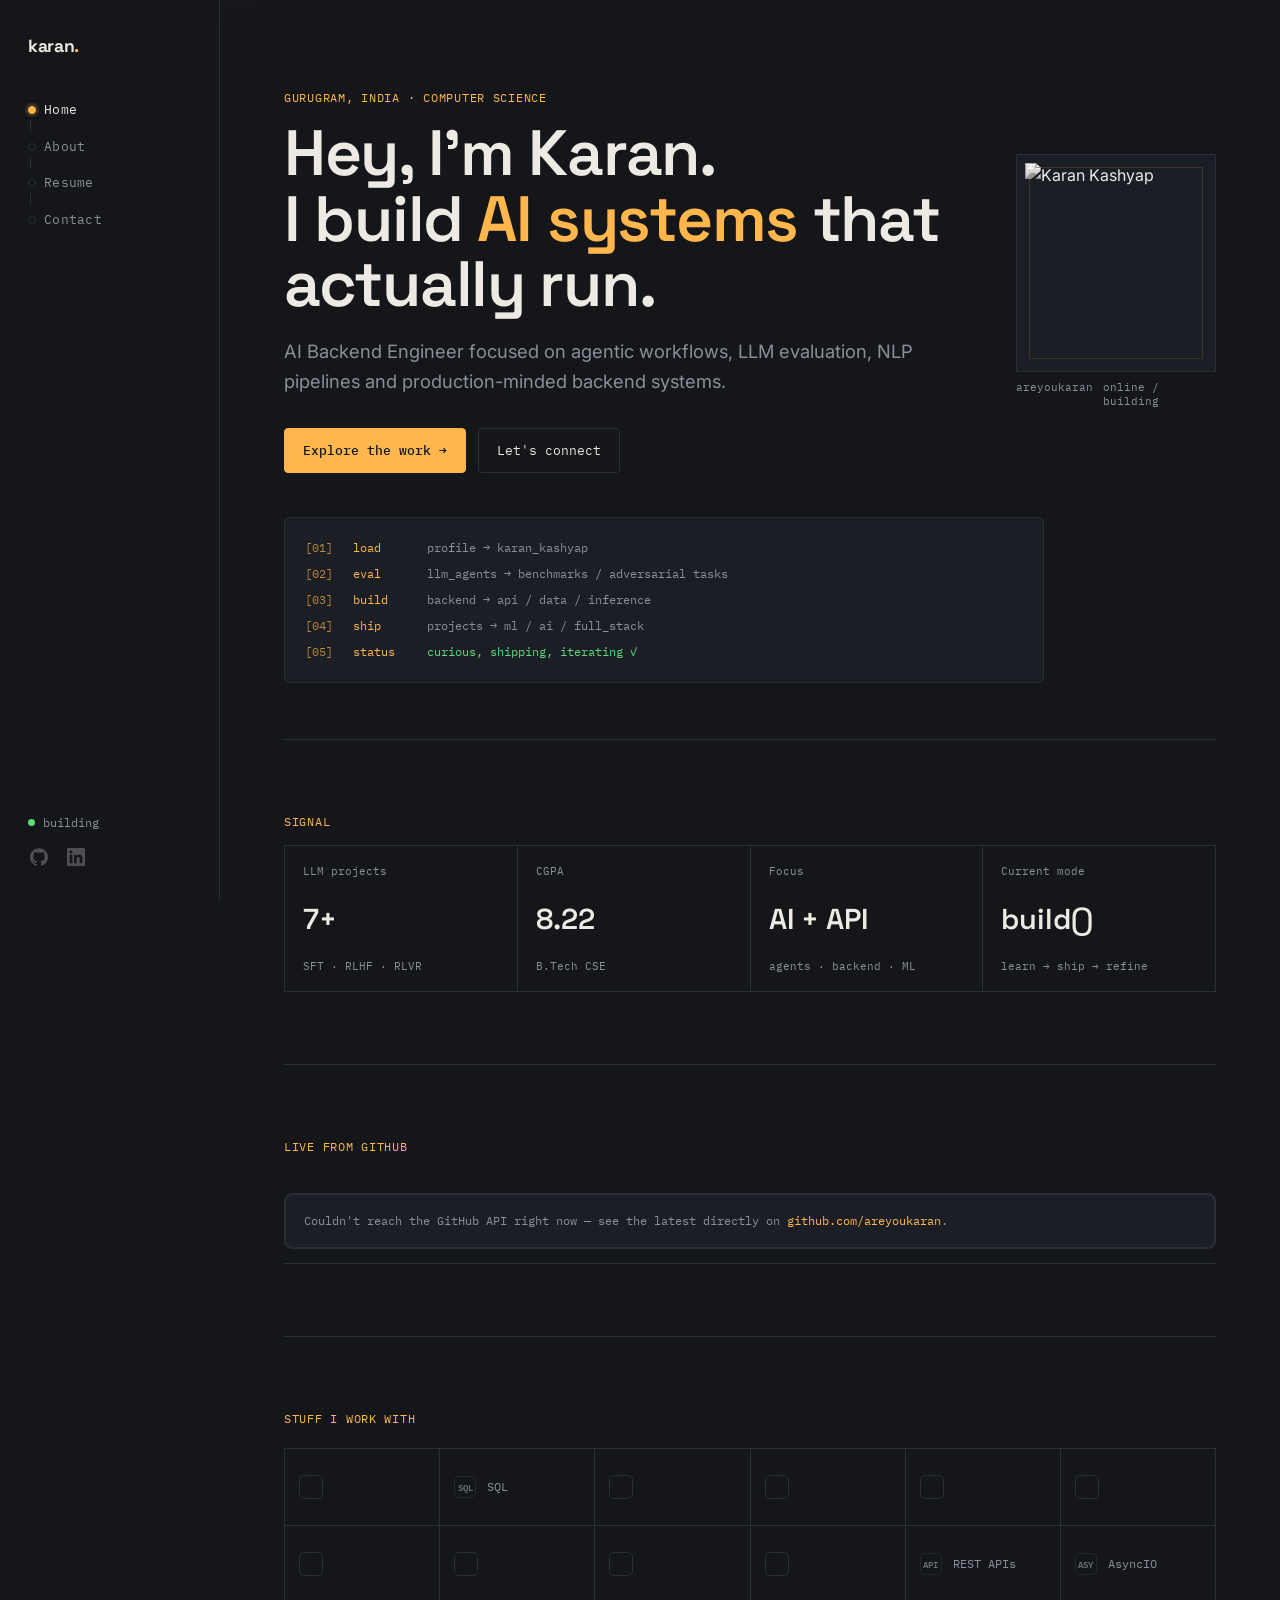
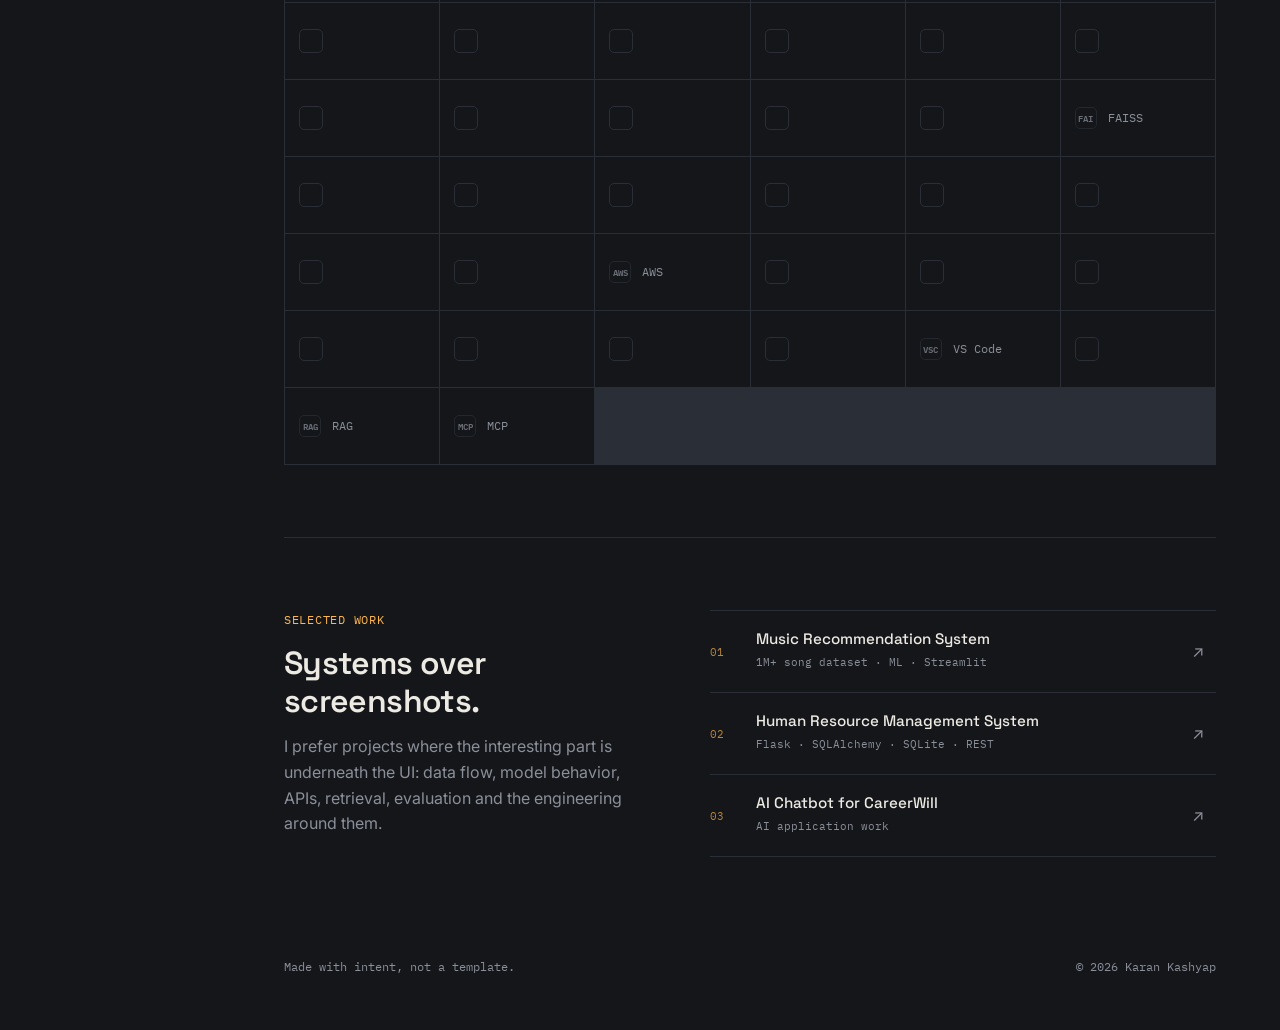
==== index.html @ 1171973c "fix: improve mobile portfolio layout" ====
<!DOCTYPE html>
<html lang="en">
<head>
<meta charset="UTF-8">
<meta name="viewport" content="width=device-width, initial-scale=1">
<title>Karan Kashyap - AI Backend Engineer</title>
<meta name="description" content="Karan Kashyap - AI Backend Engineer building agentic AI systems, LLM evaluation pipelines, and scalable backend infrastructure. B.Tech CSE, Gurugram, India.">
<meta name="author" content="Karan Kashyap">
<link rel="canonical" href="https://karankashyap.me/">

<!-- Open Graph -->
<meta property="og:type" content="website">
<meta property="og:url" content="https://karankashyap.me/">
<meta property="og:title" content="Karan Kashyap - AI Backend Engineer">
<meta property="og:description" content="Karan Kashyap - AI Backend Engineer building agentic AI systems, LLM evaluation pipelines, and scalable backend infrastructure. B.Tech CSE, Gurugram, India.">
<meta property="og:image" content="https://karankashyap.me/assets/og-image.png">
<meta property="og:site_name" content="Karan Kashyap">
<meta property="og:locale" content="en_US">

<!-- Twitter Card -->
<meta name="twitter:card" content="summary_large_image">
<meta name="twitter:url" content="https://karankashyap.me/">
<meta name="twitter:title" content="Karan Kashyap - AI Backend Engineer">
<meta name="twitter:description" content="Karan Kashyap - AI Backend Engineer building agentic AI systems, LLM evaluation pipelines, and scalable backend infrastructure. B.Tech CSE, Gurugram, India.">
<meta name="twitter:image" content="https://karankashyap.me/assets/og-image.png">

<link rel="icon" type="image/x-icon" href="assets/favicon.ico">
<link rel="manifest" href="/site.webmanifest">
<meta name="theme-color" content="#14161a">

<link rel="stylesheet" href="css/style.css?v=2">
<script type="application/ld+json">
{
  "@context": "https://schema.org",
  "@type": "Person",
  "name": "Karan Kashyap",
  "url": "https://karankashyap.me/",
  "image": "https://karankashyap.me/assets/og-image.png",
  "jobTitle": "AI Backend Engineer",
  "alumniOf": {
    "@type": "CollegeOrUniversity",
    "name": "K.R. Mangalam University"
  },
  "address": {
    "@type": "PostalAddress",
    "addressLocality": "Gurugram",
    "addressRegion": "Haryana",
    "addressCountry": "IN"
  },
  "sameAs": [
    "https://github.com/areyoukaran",
    "https://linkedin.com/in/areyoukaran",
    "https://leetcode.com/areyoukaran"
  ]
}
</script>
</head>
<body>
<div class="topbar">
  <a href="index.html" class="nav-mark">karan<span>.</span></a>
  <div class="topbar-links">
    <a href="index.html" class="active">Home</a>
    <a href="about.html" >About</a>
    <a href="resume.html" >Resume</a>
    <a href="contact.html" >Contact</a>
  </div>
</div>

<nav class="nav">
  <div class="nav-top">
    <a href="index.html" class="nav-mark">karan<span>.</span></a>
    <ul class="nav-links">
      <li><a href="index.html" class="active">Home</a></li>
      <li><a href="about.html" >About</a></li>
      <li><a href="resume.html" >Resume</a></li>
      <li><a href="contact.html" >Contact</a></li>
    </ul>
  </div>
  <div class="nav-bottom">
    <div class="status"><span class="status-dot"></span> building</div>
    <div class="nav-social" aria-label="Social profiles">
      <a href="https://github.com/areyoukaran" target="_blank" rel="noopener" aria-label="GitHub">
        <span class="gh-glyph"><svg viewBox="0 0 24 24" width="18" height="18"><path d="M12 .297c-6.63 0-12 5.373-12 12 0 5.303 3.438 9.8 8.205 11.385.6.113.82-.258.82-.577 0-.285-.01-1.04-.015-2.04-3.338.724-4.042-1.61-4.042-1.61-.546-1.385-1.333-1.755-1.333-1.755-1.089-.744.084-.729.084-.729 1.205.084 1.84 1.236 1.84 1.236 1.07 1.835 2.807 1.305 3.492.998.108-.776.417-1.305.76-1.605-2.665-.303-5.466-1.334-5.466-5.93 0-1.31.465-2.38 1.235-3.22-.135-.303-.54-1.523.105-3.176 0 0 1.005-.322 3.3 1.23.96-.267 1.98-.399 3-.405 1.02.006 2.04.138 3 .405 2.28-1.552 3.285-1.23 3.285-1.23.645 1.653.24 2.873.12 3.176.765.84 1.23 1.91 1.23 3.22 0 4.61-2.805 5.625-5.475 5.92.42.36.81 1.096.81 2.22 0 1.606-.015 2.896-.015 3.286 0 .315.21.69.825.57C20.565 22.092 24 17.592 24 12.297c0-6.627-5.373-12-12-12"/></svg></span>
      </a>
      <a href="https://linkedin.com/in/areyoukaran" target="_blank" rel="noopener" aria-label="LinkedIn">
        <span class="li-glyph"><svg viewBox="0 0 24 24"><path d="M20.447 20.452h-3.554v-5.569c0-1.328-.027-3.037-1.852-3.037-1.853 0-2.136 1.445-2.136 2.939v5.667H9.351V9h3.414v1.561h.046c.477-.9 1.637-1.85 3.37-1.85 3.601 0 4.267 2.37 4.267 5.455v6.286zM5.337 7.433c-1.144 0-2.063-.926-2.063-2.065 0-1.138.92-2.063 2.063-2.063 1.14 0 2.064.925 2.064 2.063 0 1.139-.925 2.065-2.064 2.065zm1.782 13.019H3.555V9h3.564v11.452zM22.225 0H1.771C.792 0 0 .774 0 1.729v20.542C0 23.227.792 24 1.771 24h20.451C23.2 24 24 23.227 24 22.271V1.729C24 .774 23.2 0 22.222 0h.003z"/></svg></span>
      </a>
      <a href="https://leetcode.com/areyoukaran" target="_blank" rel="noopener" aria-label="LeetCode">
        <img src="https://cdn.simpleicons.org/leetcode" alt="" width="18" height="18" onerror="this.style.opacity=0">
      </a>
    </div>
  </div>
</nav>
<main class="main">
  <section class="hero">
    <div class="hero-layout">
      <div class="hero-copy">
        <span class="eyebrow">Gurugram, India · Computer Science</span>
        <h1>Hey, I'm Karan.<br>I build <span class="accent">AI systems</span> that actually run.</h1>
        <p class="tagline">AI Backend Engineer focused on agentic workflows, LLM evaluation, NLP pipelines and production-minded backend systems.</p>
        <div class="btn-row">
          <a href="resume.html" class="btn btn-primary">Explore the work →</a>
          <a href="contact.html" class="btn btn-ghost">Let's connect</a>
        </div>
      </div>
      <div class="hero-avatar">
        <div class="avatar-frame">
          <img src="https://github.com/areyoukaran.png" alt="Karan Kashyap" width="200" height="200" loading="eager" fetchpriority="high">
        </div>
        <div class="avatar-caption"><span>areyoukaran</span><span>online / building</span></div>
      </div>
    </div>

    <div class="trace" aria-label="Engineering activity log">
      <div class="trace-line"><span class="idx">[01]</span><span class="verb">load</span><span>profile → karan_kashyap</span></div>
      <div class="trace-line"><span class="idx">[02]</span><span class="verb">eval</span><span>llm_agents → benchmarks / adversarial tasks</span></div>
      <div class="trace-line"><span class="idx">[03]</span><span class="verb">build</span><span>backend → api / data / inference</span></div>
      <div class="trace-line"><span class="idx">[04]</span><span class="verb">ship</span><span>projects → ml / ai / full_stack</span></div>
      <div class="trace-line"><span class="idx">[05]</span><span class="verb">status</span><span>curious, shipping, iterating ✓</span></div>
    </div>
  </section>

  <section class="section signal-section">
    <span class="eyebrow">Signal</span>
    <div class="signal-grid">
      <div class="signal-card"><span class="signal-k">LLM projects</span><strong>7+</strong><span class="signal-v">SFT · RLHF · RLVR</span></div>
      <div class="signal-card"><span class="signal-k">CGPA</span><strong>8.22</strong><span class="signal-v">B.Tech CSE</span></div>
      <div class="signal-card"><span class="signal-k">Focus</span><strong>AI + API</strong><span class="signal-v">agents · backend · ML</span></div>
      <div class="signal-card"><span class="signal-k">Current mode</span><strong>build()</strong><span class="signal-v">learn → ship → refine</span></div>
    </div>
  </section>

  <section class="section" id="git-pulse">
    <div class="section-head">
      <span class="eyebrow">Live from GitHub</span>
      <span class="pulse-refresh" id="pulseRefresh" title="Data pulled live from the GitHub API">
        <span class="pulse-dot"></span> live
      </span>
    </div>
    <div class="pulse-grid" id="pulseGrid" aria-live="polite">
      <div class="pulse-card skeleton"><span class="pulse-k">Public repos</span><strong>-</strong></div>
      <div class="pulse-card skeleton"><span class="pulse-k">Followers</span><strong>-</strong></div>
      <div class="pulse-card skeleton"><span class="pulse-k">Top language</span><strong>-</strong></div>
      <div class="pulse-card skeleton"><span class="pulse-k">Latest push</span><strong>-</strong></div>
    </div>
    <div class="pulse-repos" id="pulseRepos"></div>
  </section>

  <section class="section">
    <span class="eyebrow">Stuff I work with</span>
    <div class="stack-grid">
      <div class="stack-item" title="Python">
      <img src="https://cdn.simpleicons.org/python" alt="" loading="lazy" onerror="this.closest('.stack-item').classList.add('icon-fallback')">
      <span>Python</span>
    </div>
      <div class="stack-item" title="SQL">
      <span class="badge">SQL</span>
      <span>SQL</span>
    </div>
      <div class="stack-item" title="Bash">
      <img src="https://cdn.simpleicons.org/gnubash" alt="" loading="lazy" onerror="this.closest('.stack-item').classList.add('icon-fallback')">
      <span>Bash</span>
    </div>
      <div class="stack-item" title="FastAPI">
      <img src="https://cdn.simpleicons.org/fastapi" alt="" loading="lazy" onerror="this.closest('.stack-item').classList.add('icon-fallback')">
      <span>FastAPI</span>
    </div>
      <div class="stack-item" title="Flask">
      <img src="https://cdn.simpleicons.org/flask" alt="" loading="lazy" onerror="this.closest('.stack-item').classList.add('icon-fallback')">
      <span>Flask</span>
    </div>
      <div class="stack-item" title="SQLAlchemy">
      <img src="https://cdn.simpleicons.org/sqlalchemy" alt="" loading="lazy" onerror="this.closest('.stack-item').classList.add('icon-fallback')">
      <span>SQLAlchemy</span>
    </div>
      <div class="stack-item" title="HTML">
      <img src="https://cdn.simpleicons.org/html5" alt="" loading="lazy" onerror="this.closest('.stack-item').classList.add('icon-fallback')">
      <span>HTML</span>
    </div>
      <div class="stack-item" title="CSS">
      <img src="https://cdn.simpleicons.org/css" alt="" loading="lazy" onerror="this.closest('.stack-item').classList.add('icon-fallback')">
      <span>CSS</span>
    </div>
      <div class="stack-item" title="JavaScript">
      <img src="https://cdn.simpleicons.org/javascript" alt="" loading="lazy" onerror="this.closest('.stack-item').classList.add('icon-fallback')">
      <span>JavaScript</span>
    </div>
      <div class="stack-item" title="Bootstrap">
      <img src="https://cdn.simpleicons.org/bootstrap" alt="" loading="lazy" onerror="this.closest('.stack-item').classList.add('icon-fallback')">
      <span>Bootstrap</span>
    </div>
      <div class="stack-item" title="REST APIs">
      <span class="badge">API</span>
      <span>REST APIs</span>
    </div>
      <div class="stack-item" title="AsyncIO">
      <span class="badge">ASY</span>
      <span>AsyncIO</span>
    </div>
      <div class="stack-item" title="WebSockets">
      <img src="https://cdn.simpleicons.org/socketdotio" alt="" loading="lazy" onerror="this.closest('.stack-item').classList.add('icon-fallback')">
      <span>WebSockets</span>
    </div>
      <div class="stack-item" title="JWT">
      <img src="https://cdn.simpleicons.org/jsonwebtokens" alt="" loading="lazy" onerror="this.closest('.stack-item').classList.add('icon-fallback')">
      <span>JWT</span>
    </div>
      <div class="stack-item" title="OAuth 2.0">
      <img src="https://cdn.simpleicons.org/auth0" alt="" loading="lazy" onerror="this.closest('.stack-item').classList.add('icon-fallback')">
      <span>OAuth 2.0</span>
    </div>
      <div class="stack-item" title="Pydantic">
      <img src="https://cdn.simpleicons.org/pydantic" alt="" loading="lazy" onerror="this.closest('.stack-item').classList.add('icon-fallback')">
      <span>Pydantic</span>
    </div>
      <div class="stack-item" title="LangChain">
      <img src="https://cdn.simpleicons.org/langchain" alt="" loading="lazy" onerror="this.closest('.stack-item').classList.add('icon-fallback')">
      <span>LangChain</span>
    </div>
      <div class="stack-item" title="LangGraph">
      <img src="https://cdn.simpleicons.org/langgraph" alt="" loading="lazy" onerror="this.closest('.stack-item').classList.add('icon-fallback')">
      <span>LangGraph</span>
    </div>
      <div class="stack-item" title="PyTorch">
      <img src="https://cdn.simpleicons.org/pytorch" alt="" loading="lazy" onerror="this.closest('.stack-item').classList.add('icon-fallback')">
      <span>PyTorch</span>
    </div>
      <div class="stack-item" title="TensorFlow">
      <img src="https://cdn.simpleicons.org/tensorflow" alt="" loading="lazy" onerror="this.closest('.stack-item').classList.add('icon-fallback')">
      <span>TensorFlow</span>
    </div>
      <div class="stack-item" title="Scikit-learn">
      <img src="https://cdn.simpleicons.org/scikitlearn" alt="" loading="lazy" onerror="this.closest('.stack-item').classList.add('icon-fallback')">
      <span>Scikit-learn</span>
    </div>
      <div class="stack-item" title="Hugging Face Transformers">
      <img src="https://cdn.simpleicons.org/huggingface" alt="" loading="lazy" onerror="this.closest('.stack-item').classList.add('icon-fallback')">
      <span>Hugging Face Transformers</span>
    </div>
      <div class="stack-item" title="Google ADK">
      <img src="https://cdn.simpleicons.org/google" alt="" loading="lazy" onerror="this.closest('.stack-item').classList.add('icon-fallback')">
      <span>Google ADK</span>
    </div>
      <div class="stack-item" title="FAISS">
      <span class="badge">FAI</span>
      <span>FAISS</span>
    </div>
      <div class="stack-item" title="Redis">
      <img src="https://cdn.simpleicons.org/redis" alt="" loading="lazy" onerror="this.closest('.stack-item').classList.add('icon-fallback')">
      <span>Redis</span>
    </div>
      <div class="stack-item" title="PostgreSQL">
      <img src="https://cdn.simpleicons.org/postgresql" alt="" loading="lazy" onerror="this.closest('.stack-item').classList.add('icon-fallback')">
      <span>PostgreSQL</span>
    </div>
      <div class="stack-item" title="MySQL">
      <img src="https://cdn.simpleicons.org/mysql" alt="" loading="lazy" onerror="this.closest('.stack-item').classList.add('icon-fallback')">
      <span>MySQL</span>
    </div>
      <div class="stack-item" title="SQLite">
      <img src="https://cdn.simpleicons.org/sqlite" alt="" loading="lazy" onerror="this.closest('.stack-item').classList.add('icon-fallback')">
      <span>SQLite</span>
    </div>
      <div class="stack-item" title="Qdrant">
      <img src="https://cdn.simpleicons.org/qdrant" alt="" loading="lazy" onerror="this.closest('.stack-item').classList.add('icon-fallback')">
      <span>Qdrant</span>
    </div>
      <div class="stack-item" title="MongoDB">
      <img src="https://cdn.simpleicons.org/mongodb" alt="" loading="lazy" onerror="this.closest('.stack-item').classList.add('icon-fallback')">
      <span>MongoDB</span>
    </div>
      <div class="stack-item" title="Docker">
      <img src="https://cdn.simpleicons.org/docker" alt="" loading="lazy" onerror="this.closest('.stack-item').classList.add('icon-fallback')">
      <span>Docker</span>
    </div>
      <div class="stack-item" title="Kubernetes">
      <img src="https://cdn.simpleicons.org/kubernetes" alt="" loading="lazy" onerror="this.closest('.stack-item').classList.add('icon-fallback')">
      <span>Kubernetes</span>
    </div>
      <div class="stack-item" title="AWS">
      <span class="badge">AWS</span>
      <span>AWS</span>
    </div>
      <div class="stack-item" title="GitHub Actions">
      <img src="https://cdn.simpleicons.org/githubactions" alt="" loading="lazy" onerror="this.closest('.stack-item').classList.add('icon-fallback')">
      <span>GitHub Actions</span>
    </div>
      <div class="stack-item" title="Nginx">
      <img src="https://cdn.simpleicons.org/nginx" alt="" loading="lazy" onerror="this.closest('.stack-item').classList.add('icon-fallback')">
      <span>Nginx</span>
    </div>
      <div class="stack-item" title="Git">
      <img src="https://cdn.simpleicons.org/git" alt="" loading="lazy" onerror="this.closest('.stack-item').classList.add('icon-fallback')">
      <span>Git</span>
    </div>
      <div class="stack-item" title="GitHub">
      <img src="https://cdn.simpleicons.org/github" alt="" loading="lazy" onerror="this.closest('.stack-item').classList.add('icon-fallback')">
      <span>GitHub</span>
    </div>
      <div class="stack-item" title="GitLab">
      <img src="https://cdn.simpleicons.org/gitlab" alt="" loading="lazy" onerror="this.closest('.stack-item').classList.add('icon-fallback')">
      <span>GitLab</span>
    </div>
      <div class="stack-item" title="Linux">
      <img src="https://cdn.simpleicons.org/linux" alt="" loading="lazy" onerror="this.closest('.stack-item').classList.add('icon-fallback')">
      <span>Linux</span>
    </div>
      <div class="stack-item" title="Postman">
      <img src="https://cdn.simpleicons.org/postman" alt="" loading="lazy" onerror="this.closest('.stack-item').classList.add('icon-fallback')">
      <span>Postman</span>
    </div>
      <div class="stack-item" title="VS Code">
      <span class="badge">VSC</span>
      <span>VS Code</span>
    </div>
      <div class="stack-item" title="Jupyter Notebook">
      <img src="https://cdn.simpleicons.org/jupyter" alt="" loading="lazy" onerror="this.closest('.stack-item').classList.add('icon-fallback')">
      <span>Jupyter Notebook</span>
    </div>
      <div class="stack-item" title="RAG">
      <span class="badge">RAG</span>
      <span>RAG</span>
    </div>
      <div class="stack-item" title="MCP">
      <span class="badge">MCP</span>
      <span>MCP</span>
    </div>
    </div>
  </section>

  <section class="section split-section">
    <div>
      <span class="eyebrow">Selected work</span>
      <h2>Systems over screenshots.</h2>
      <p class="section-copy">I prefer projects where the interesting part is underneath the UI: data flow, model behavior, APIs, retrieval, evaluation and the engineering around them.</p>
    </div>
    <div class="project-list">
      <a class="project-row" href="resume.html"><span>01</span><div><strong>Music Recommendation System</strong><small>1M+ song dataset · ML · Streamlit</small></div><b>↗</b></a>
      <a class="project-row" href="resume.html"><span>02</span><div><strong>Human Resource Management System</strong><small>Flask · SQLAlchemy · SQLite · REST</small></div><b>↗</b></a>
      <a class="project-row" href="resume.html"><span>03</span><div><strong>AI Chatbot for CareerWill</strong><small>AI application work</small></div><b>↗</b></a>
    </div>
  </section>

  <footer class="footer">
    <span>Made with intent, not a template.</span>
    <span>© 2026 Karan Kashyap</span>
  </footer>
</main>
<script src="js/script.js"></script>
</body>
</html>
---- css/style.css ----
@import url('https://fonts.googleapis.com/css2?family=Space+Grotesk:wght@400;500;600;700&family=IBM+Plex+Mono:wght@400;500&family=Inter:wght@400;500&display=swap');

:root {
  --bg: #14161a;
  --bg-raised: #1b1e24;
  --line: #2a2e36;
  --text: #edeae3;
  --text-dim: #8b8f99;
  --accent: #ffb74d;
  --accent-dim: #b8863a;
  --accent-soft: rgba(255, 183, 77, 0.1);
  --nav-w: 220px;
  --content-w: 1060px;
}

* { box-sizing: border-box; }

html { scroll-behavior: smooth; }

body {
  margin: 0;
  background:
    radial-gradient(ellipse 900px 500px at 15% -10%, rgba(255,183,77,.05), transparent 60%),
    var(--bg);
  color: var(--text);
  font-family: 'Inter', sans-serif;
  font-size: 16px;
  line-height: 1.6;
  overflow-x: hidden;
}

img { display: block; max-width: 100%; }

a { color: inherit; text-decoration: none; }

::selection { background: var(--accent); color: #14161a; }

a:focus-visible, button:focus-visible {
  outline: 2px solid var(--accent);
  outline-offset: 3px;
}

/* ---------- Navigation ---------- */
.nav {
  position: fixed;
  inset: 0 auto 0 0;
  width: var(--nav-w);
  border-right: 1px solid var(--line);
  padding: 32px 28px;
  display: flex;
  flex-direction: column;
  justify-content: space-between;
  z-index: 100;
  background: var(--bg);
}

.nav-top .nav-mark,
.topbar .nav-mark {
  font-family: 'Space Grotesk', sans-serif;
  font-weight: 700;
  font-size: 1.1rem;
  letter-spacing: -0.02em;
}

.nav-mark span { color: var(--accent); }

.nav-links {
  list-style: none;
  padding: 0;
  margin: 40px 0 0;
  font-family: 'IBM Plex Mono', monospace;
  font-size: 0.8rem;
  letter-spacing: 0.02em;
}

.nav-links li { margin-bottom: 16px; }

.nav-links a {
  color: var(--text-dim);
  display: flex;
  align-items: center;
  gap: 8px;
  transition: color 0.15s ease;
}

.nav-links a:hover,
.nav-links a.active { color: var(--text); }

.nav-links a::before {
  content: '';
  width: 6px;
  height: 6px;
  border-radius: 50%;
  flex: 0 0 6px;
  background: transparent;
  border: 1px solid var(--line);
  transition: border-color .15s ease, background .15s ease, box-shadow .15s ease;
}

.nav-links a:hover::before {
  border-color: var(--accent);
}

.nav-links a.active::before {
  background: var(--accent);
  border-color: var(--accent);
  box-shadow: 0 0 0 3px rgba(255,183,77,.15);
}

.nav-links li {
  position: relative;
}

.nav-links li:not(:last-child)::after {
  content: '';
  position: absolute;
  left: 2px;
  top: 20px;
  width: 1px;
  height: 12px;
  background: var(--line);
}

.nav-bottom {
  font-family: 'IBM Plex Mono', monospace;
  font-size: 0.72rem;
  color: var(--text-dim);
}

.status {
  display: flex;
  align-items: center;
  gap: 8px;
  margin-bottom: 14px;
}

.status-dot {
  width: 7px;
  height: 7px;
  border-radius: 50%;
  background: #5fd97a;
  animation: pulse 2s infinite;
}

@keyframes pulse {
  0% { box-shadow: 0 0 0 0 rgba(95,217,122,0.5); }
  70% { box-shadow: 0 0 0 6px rgba(95,217,122,0); }
  100% { box-shadow: 0 0 0 0 rgba(95,217,122,0); }
}

.nav-social {
  display: flex;
  align-items: center;
  gap: 15px;
}

.nav-social a {
  width: 22px;
  height: 22px;
  display: inline-flex;
  align-items: center;
  justify-content: center;
  opacity: 0.48;
  filter: grayscale(1);
  transition: opacity .15s ease, filter .15s ease, transform .15s ease;
}

.nav-social a img {
  width: 18px;
  height: 18px;
}

.nav-social a .li-glyph {
  width: 18px;
  height: 18px;
  background: transparent;
}

.nav-social a .li-glyph svg {
  width: 18px;
  height: 18px;
  fill: var(--text-dim);
}

.nav-social a:hover .li-glyph svg { fill: #0A66C2; }

.nav-social a .gh-glyph {
  width: 18px;
  height: 18px;
  background: transparent;
}

.nav-social a .gh-glyph svg {
  width: 18px;
  height: 18px;
  fill: var(--text-dim);
}

.nav-social a:hover,
.nav-social a:focus-visible {
  opacity: 1;
  filter: grayscale(0);
  transform: translateY(-1px);
}

/* LinkedIn glyph (no official icon in simple-icons; styled inline SVG substitute) */
.li-glyph {
  display: inline-flex;
  align-items: center;
  justify-content: center;
}
.li-glyph svg { transition: fill .15s ease; }

/* GitHub glyph (baked-in SVG fallback so it never fails to load) */
.gh-glyph {
  display: inline-flex;
  align-items: center;
  justify-content: center;
}
.gh-glyph svg { transition: fill .15s ease; }
.nav-social a:hover .gh-glyph svg { fill: var(--text); }
.contact-icon .gh-glyph { width: 100%; height: 100%; }
.contact-icon .gh-glyph svg { width: 16px; height: 16px; fill: var(--text-dim); }
.contact-link:hover .contact-icon .gh-glyph svg { fill: var(--text); }

/* ---------- Mobile navigation ---------- */
.topbar { display: none; }

/* ---------- Main layout ---------- */
.main {
  margin-left: var(--nav-w);
  width: min(calc(100vw - var(--nav-w)), var(--content-w));
  min-height: 100vh;
  padding: 0 64px;
}

.section {
  padding: 72px 0;
  border-bottom: 1px solid var(--line);
}

.section:last-of-type { border-bottom: none; }

.eyebrow {
  font-family: 'IBM Plex Mono', monospace;
  font-size: 0.76rem;
  color: var(--accent);
  letter-spacing: 0.06em;
  text-transform: uppercase;
  margin-bottom: 14px;
  display: block;
}

h1, h2, h3 {
  font-family: 'Space Grotesk', sans-serif;
  font-weight: 600;
  letter-spacing: -0.02em;
  margin: 0;
}

h2 {
  font-size: clamp(1.4rem, 3vw, 2rem);
  line-height: 1.2;
}

/* ---------- Hero ---------- */
.hero {
  padding: 88px 0 56px;
  border-bottom: 1px solid var(--line);
}

.hero-layout {
  display: grid;
  grid-template-columns: minmax(0, 1fr) 220px;
  gap: 52px;
  align-items: center;
}

.hero h1 {
  max-width: 720px;
  font-size: clamp(2.3rem, 5vw, 4.2rem);
  line-height: 1.02;
  margin-bottom: 20px;
}

.hero h1 .accent { color: var(--accent); }

.hero .tagline {
  font-size: clamp(1rem, 2vw, 1.15rem);
  color: var(--text-dim);
  max-width: 650px;
  margin: 0 0 32px;
}

.btn-row {
  display: flex;
  gap: 12px;
  flex-wrap: wrap;
}

.btn {
  font-family: 'IBM Plex Mono', monospace;
  font-size: 0.82rem;
  padding: 11px 18px;
  border-radius: 4px;
  display: inline-flex;
  align-items: center;
  gap: 8px;
  transition: all 0.15s ease;
  border: 1px solid var(--line);
}

.btn-primary {
  background: var(--accent);
  color: #14161a;
  border-color: var(--accent);
  font-weight: 500;
}

.btn-primary:hover { background: #ffc670; }

.btn-ghost { color: var(--text); }

.btn-ghost:hover {
  border-color: var(--accent);
  color: var(--accent);
}

/* ---------- Profile image ---------- */
.hero-avatar { justify-self: end; width: 200px; }

.avatar-frame {
  border: 1px solid var(--line);
  background: var(--bg-raised);
  padding: 8px;
  position: relative;
}

.avatar-frame::after {
  content: '';
  position: absolute;
  inset: 12px;
  border: 1px solid rgba(255,183,77,.15);
  pointer-events: none;
}

.avatar-frame img {
  width: 100%;
  aspect-ratio: 1;
  object-fit: cover;
  filter: grayscale(1);
  transition: filter .3s ease, transform .3s ease;
}

.avatar-frame:hover img { filter: grayscale(0); transform: scale(1.015); }

.avatar-caption {
  display: flex;
  justify-content: space-between;
  gap: 10px;
  margin-top: 8px;
  font: 0.67rem 'IBM Plex Mono', monospace;
  color: var(--text-dim);
}

/* ---------- Trace ---------- */
.trace {
  font-family: 'IBM Plex Mono', monospace;
  font-size: 0.78rem;
  background: var(--bg-raised);
  border: 1px solid var(--line);
  border-radius: 6px;
  padding: 17px 20px;
  margin-top: 44px;
  max-width: 760px;
  overflow: hidden;
}

.trace-line {
  display: grid;
  grid-template-columns: 38px 64px minmax(0, 1fr);
  gap: 10px;
  color: var(--text-dim);
  opacity: 0;
  animation: trace-in 0.35s ease forwards;
  padding: 3px 0;
}

.trace-line .idx { color: var(--accent-dim); }
.trace-line .verb { color: var(--accent); }
.trace-line:nth-child(1) { animation-delay: .08s; }
.trace-line:nth-child(2) { animation-delay: .3s; }
.trace-line:nth-child(3) { animation-delay: .52s; }
.trace-line:nth-child(4) { animation-delay: .74s; }
.trace-line:nth-child(5) { animation-delay: .96s; color: #5fd97a; }

@keyframes trace-in {
  from { opacity: 0; transform: translateY(4px); }
  to { opacity: 1; transform: translateY(0); }
}

/* ---------- Signal ---------- */
.signal-grid {
  display: grid;
  grid-template-columns: repeat(4, minmax(0, 1fr));
  gap: 1px;
  background: var(--line);
  border: 1px solid var(--line);
}

.signal-card {
  min-height: 145px;
  background: var(--bg);
  padding: 18px;
  display: flex;
  flex-direction: column;
  justify-content: space-between;
}

.signal-k,
.signal-v {
  font: 0.68rem 'IBM Plex Mono', monospace;
  color: var(--text-dim);
}

.signal-card strong {
  font: 600 clamp(1.3rem, 2.8vw, 1.8rem) 'Space Grotesk', sans-serif;
}

/* ---------- Stack grid ---------- */
.stack-grid {
  display: grid;
  grid-template-columns: repeat(auto-fill, minmax(150px, 1fr));
  gap: 1px;
  background: var(--line);
  border: 1px solid var(--line);
  margin-top: 20px;
}

.stack-item {
  min-height: 76px;
  background: var(--bg);
  padding: 15px 14px;
  font-family: 'IBM Plex Mono', monospace;
  font-size: 0.74rem;
  color: var(--text-dim);
  display: flex;
  align-items: center;
  gap: 11px;
  transition: color .15s ease, background .15s ease;
}

.stack-item img {
  width: 22px;
  height: 22px;
  flex: 0 0 22px;
  filter: grayscale(1);
  opacity: .72;
  transition: filter .15s ease, opacity .15s ease, transform .15s ease;
}

.stack-item .badge {
  width: 22px;
  height: 22px;
  flex: 0 0 22px;
  border-radius: 5px;
  border: 1px solid var(--line);
  display: grid;
  place-items: center;
  font: 600 .58rem 'IBM Plex Mono', monospace;
  color: var(--text-dim);
  opacity: .72;
  transition: color .15s ease, border-color .15s ease, opacity .15s ease, transform .15s ease;
}

.stack-item:hover {
  color: var(--text);
  background: var(--bg-raised);
}

.stack-item:hover img {
  filter: grayscale(0);
  opacity: 1;
  transform: scale(1.08);
}

.stack-item:hover .badge {
  color: var(--accent);
  border-color: var(--accent);
  opacity: 1;
  transform: scale(1.08);
}

/* Graceful fallback when a logo CDN icon fails to load */
.stack-item.icon-fallback img { display: none; }
.stack-item.icon-fallback span:first-of-type { display: none; }
.stack-item.icon-fallback::before {
  content: '';
  width: 22px;
  height: 22px;
  flex: 0 0 22px;
  border-radius: 5px;
  border: 1px solid var(--line);
}
.stack-item.icon-fallback span:last-child {
  color: var(--text);
  font-weight: 500;
}

/* ---------- Sections / projects ---------- */
.split-section {
  display: grid;
  grid-template-columns: .85fr 1.15fr;
  gap: 52px;
  align-items: start;
}

.section-copy {
  color: var(--text-dim);
  max-width: 390px;
  margin: 14px 0 0;
}

.project-list {
  border-top: 1px solid var(--line);
}

.project-row {
  display: grid;
  grid-template-columns: 34px minmax(0, 1fr) 24px;
  gap: 12px;
  align-items: center;
  min-height: 82px;
  border-bottom: 1px solid var(--line);
  color: var(--text-dim);
  transition: color .15s ease, padding .15s ease, background .15s ease;
}

.project-row > span {
  font: .7rem 'IBM Plex Mono', monospace;
  color: var(--accent-dim);
}

.project-row strong {
  display: block;
  color: var(--text);
  font: 500 .95rem 'Space Grotesk', sans-serif;
}

.project-row small {
  font: .68rem 'IBM Plex Mono', monospace;
  color: var(--text-dim);
}

.project-row b {
  color: var(--text-dim);
  font-weight: 400;
}

.project-row:hover {
  color: var(--accent);
  padding-left: 8px;
  background: rgba(255,183,77,.025);
}

.project-row:hover strong,
.project-row:hover b { color: var(--accent); }

/* ---------- About ---------- */
.page-intro {
  padding-top: 88px;
}

.page-intro h1 {
  font-size: clamp(2rem, 4.5vw, 3.2rem);
  margin-bottom: 16px;
}

.lead {
  color: var(--text-dim);
  font-size: 1.05rem;
  max-width: 690px;
}

.about-grid {
  display: grid;
  grid-template-columns: minmax(0, 1fr) 300px;
  gap: 48px;
}

.bio p {
  max-width: 650px;
  color: var(--text-dim);
  margin: 0 0 16px;
}

.bio p:last-child { margin-bottom: 0; }

.bio strong {
  color: var(--text);
  font-weight: 500;
}

.about-card {
  background: var(--bg-raised);
  border: 1px solid var(--line);
  padding: 22px;
  align-self: start;
}

.about-card > strong {
  display: block;
  font: 500 1.15rem/1.25 'Space Grotesk', sans-serif;
  margin-bottom: 10px;
}

.about-card > p {
  color: var(--text-dim);
  font-size: .86rem;
  margin: 0 0 24px;
}

.mini-line {
  display: flex;
  justify-content: space-between;
  gap: 16px;
  border-top: 1px solid var(--line);
  padding: 9px 0;
  font: .67rem 'IBM Plex Mono', monospace;
}

.mini-line span:first-child { color: var(--accent-dim); }
.mini-line span:last-child { color: var(--text-dim); text-align: right; }

/* ---------- Resume ---------- */
.contact-strip {
  display: flex;
  flex-wrap: wrap;
  gap: 10px 28px;
  font: .82rem 'IBM Plex Mono', monospace;
  color: var(--text-dim);
  margin-bottom: 8px;
}

.timeline-item {
  display: grid;
  grid-template-columns: 160px minmax(0, 1fr);
  gap: 24px;
  padding: 28px 0;
  border-top: 1px solid var(--line);
}

.timeline-item:first-of-type { border-top: none; }

.timeline-date {
  font: .76rem 'IBM Plex Mono', monospace;
  color: var(--accent-dim);
  padding-top: 4px;
}

.timeline-role h3 { font-size: 1.05rem; margin-bottom: 4px; }

.timeline-role .org {
  color: var(--text-dim);
  font-size: .92rem;
  margin-bottom: 12px;
}

.timeline-role ul {
  margin: 0;
  padding-left: 18px;
  color: var(--text-dim);
  font-size: .92rem;
}

.timeline-role li { margin-bottom: 6px; }

.tag-row {
  display: flex;
  flex-wrap: wrap;
  gap: 8px;
  margin-top: 10px;
}

.tag {
  font: .69rem 'IBM Plex Mono', monospace;
  border: 1px solid var(--line);
  color: var(--text-dim);
  padding: 4px 10px;
  border-radius: 3px;
}

.edu-cert-grid {
  display: grid;
  grid-template-columns: repeat(2, minmax(0, 1fr));
  gap: 40px;
}

.edu-cert-grid h3 { font-size: .95rem; margin-bottom: 14px; }

.edu-cert-grid p {
  font-size: .9rem;
}

.edu-cert-grid ul {
  margin: 0;
  padding-left: 18px;
  color: var(--text-dim);
  font-size: .9rem;
}

.edu-cert-grid li { margin-bottom: 10px; }

/* ---------- Contact ---------- */
.contact-hero {
  padding-top: 88px;
  min-height: 82vh;
}

.contact-hero h1 {
  font-size: clamp(2.2rem, 5vw, 3.4rem);
  margin-bottom: 14px;
}

.contact-hero > p {
  color: var(--text-dim);
  max-width: 610px;
  margin-bottom: 42px;
}

.contact-links {
  max-width: 680px;
  border-top: 1px solid var(--line);
}

.contact-link {
  display: grid;
  grid-template-columns: 46px minmax(0, 1fr) 24px;
  gap: 14px;
  align-items: center;
  min-height: 88px;
  border-bottom: 1px solid var(--line);
  transition: background .15s ease, padding .15s ease;
}

.contact-link:hover {
  background: rgba(255,183,77,.025);
  padding-left: 8px;
}

.contact-icon {
  width: 36px;
  height: 36px;
  border: 1px solid var(--line);
  display: grid;
  place-items: center;
  background: var(--bg-raised);
}

.contact-icon img {
  width: 18px;
  height: 18px;
  filter: grayscale(1);
  opacity: .62;
  transition: filter .15s ease, opacity .15s ease;
}

.contact-link:hover .contact-icon img {
  filter: grayscale(0);
  opacity: 1;
}

.contact-icon.icon-fallback { background: var(--bg); }
.contact-icon.icon-fallback img { display: none; }
.contact-icon .li-glyph { width: 100%; height: 100%; border-radius: 0; background: transparent; }
.contact-icon .li-glyph svg { width: 16px; height: 16px; fill: var(--text-dim); }
.contact-link:hover .contact-icon .li-glyph svg { fill: #0A66C2; }

.contact-link small,
.contact-link strong {
  display: block;
}

.contact-link small {
  color: var(--text-dim);
  font: .67rem 'IBM Plex Mono', monospace;
}

.contact-link strong {
  font: 500 .95rem 'Space Grotesk', sans-serif;
}

.contact-link b {
  font-weight: 400;
  color: var(--text-dim);
}

.contact-note {
  max-width: 680px;
  border-top: 1px solid var(--line);
  margin-top: 56px;
  padding-top: 28px;
}

.contact-note p {
  color: var(--text-dim);
  max-width: 560px;
}

/* ---------- Contact form ---------- */
.contact-form {
  max-width: 620px;
  display: flex;
  flex-direction: column;
  gap: 18px;
  margin: 8px 0 52px;
  padding: 28px;
  background: var(--bg-raised);
  border: 1px solid var(--line);
  border-radius: 8px;
}

.form-row {
  display: grid;
  grid-template-columns: 1fr 1fr;
  gap: 18px;
}

.field label {
  display: block;
  font: .72rem 'IBM Plex Mono', monospace;
  color: var(--text-dim);
  margin-bottom: 8px;
  letter-spacing: .02em;
}

.field input,
.field textarea {
  width: 100%;
  background: var(--bg);
  border: 1px solid var(--line);
  border-radius: 5px;
  color: var(--text);
  font-family: 'Inter', sans-serif;
  font-size: .92rem;
  padding: 12px 14px;
  transition: border-color .15s ease, background .15s ease;
}

.field input::placeholder,
.field textarea::placeholder { color: #565b64; }

.field input:focus,
.field textarea:focus {
  outline: none;
  border-color: var(--accent);
  background: #1d2026;
}

.field textarea { resize: vertical; min-height: 120px; font-family: 'Inter', sans-serif; }

.submit-btn {
  align-self: flex-start;
  cursor: pointer;
  border: none;
  margin-top: 4px;
}

.submit-btn .btn-arrow {
  transition: transform .15s ease;
}

.submit-btn:hover .btn-arrow { transform: translateX(3px); }

.submit-btn.is-sent {
  background: #5fd97a;
  border-color: #5fd97a;
}

/* ---------- Footer ---------- */
.footer {
  padding: 30px 0 56px;
  display: flex;
  justify-content: space-between;
  gap: 20px;
  flex-wrap: wrap;
  font: .72rem 'IBM Plex Mono', monospace;
  color: var(--text-dim);
}

/* ---------- Scroll reveal ---------- */
.reveal {
  opacity: 0;
  transform: translateY(14px);
  transition: opacity .6s ease, transform .6s ease;
}

.reveal.is-visible {
  opacity: 1;
  transform: translateY(0);
}

/* ---------- Link underline motif ---------- */
.bio strong,
.about-card strong {
  position: relative;
}

/* ---------- Project row number glow on hover ---------- */
.project-row > span {
  transition: color .15s ease, text-shadow .15s ease;
}

.project-row:hover > span {
  text-shadow: 0 0 12px rgba(255,183,77,.35);
}

/* ---------- Motion accessibility ---------- */
@media (prefers-reduced-motion: reduce) {
  html { scroll-behavior: auto; }
  .trace-line { animation: none; opacity: 1; }
  .status-dot { animation: none; }
  * { transition-duration: 0.01ms !important; }
}

/* ---------- Responsive ---------- */
@media (max-width: 960px) {
  :root { --nav-w: 0px; }

  .nav { display: none; }

  .topbar {
    display: flex;
    justify-content: space-between;
    align-items: center;
    gap: 18px;
    padding: 18px 24px;
    border-bottom: 1px solid var(--line);
    position: sticky;
    top: 0;
    background: rgba(20,22,26,.96);
    backdrop-filter: blur(10px);
    z-index: 100;
  }

  .topbar-links {
    display: flex;
    gap: 16px;
    flex-wrap: wrap;
    justify-content: flex-end;
    font: .72rem 'IBM Plex Mono', monospace;
  }

  .topbar-links a { color: var(--text-dim); }
  .topbar-links a.active { color: var(--accent); }

  .main {
    width: 100%;
    margin-left: 0;
    padding: 0 28px;
  }

  .hero-layout {
    grid-template-columns: minmax(0, 1fr) 150px;
    gap: 28px;
  }

  .hero-avatar { width: 150px; }

  .signal-grid { grid-template-columns: repeat(2, minmax(0, 1fr)); }

  .split-section,
  .about-grid { grid-template-columns: 1fr; gap: 34px; }

  .about-card { max-width: 420px; }
}

@media (max-width: 640px) {
  .topbar {
    padding: 16px 18px;
    align-items: center;
    gap: 10px;
  }

  .topbar-links {
    min-width: 0;
    gap: 9px;
    font-size: .66rem;
  }

  .topbar-links a { white-space: nowrap; }

  .main { padding: 0 18px; }

  .section { padding: 56px 0; }

  .hero {
    padding: 64px 0 42px;
  }

  .hero-layout {
    grid-template-columns: 1fr;
    gap: 30px;
  }

  .hero h1 {
    font-size: clamp(2rem, 10vw, 2.8rem);
  }

  .hero .tagline {
    margin-bottom: 24px;
  }

  .hero .btn-row {
    display: grid;
    grid-template-columns: 1fr;
  }

  .hero .btn { justify-content: center; }

  .hero-avatar {
    justify-self: start;
    width: 128px;
  }

  .trace {
    margin-top: 32px;
    padding: 14px;
    font-size: .68rem;
  }

  .trace-line {
    grid-template-columns: 30px 48px minmax(0,1fr);
    gap: 7px;
    min-width: 250px;
  }

  .signal-grid { grid-template-columns: 1fr 1fr; }

  .signal-card {
    min-height: 122px;
    padding: 14px;
  }

  .stack-grid {
    grid-template-columns: repeat(2, minmax(0, 1fr));
  }

  .stack-item {
    min-height: 68px;
    padding: 12px;
    font-size: .68rem;
    min-width: 0;
  }

  .stack-item span:last-child {
    min-width: 0;
    overflow-wrap: anywhere;
  }

  .stack-item img {
    width: 19px;
    height: 19px;
    flex-basis: 19px;
  }

  .timeline-item {
    grid-template-columns: 1fr;
    gap: 6px;
  }

  .timeline-role,
  .timeline-role li,
  .skill-vals {
    min-width: 0;
    overflow-wrap: anywhere;
  }

  .edu-cert-grid { grid-template-columns: 1fr; gap: 28px; }

  .form-row { grid-template-columns: 1fr; }

  .contact-form {
    padding: 20px;
  }

  .contact-link {
    grid-template-columns: 38px minmax(0, 1fr) 18px;
    gap: 10px;
  }

  .contact-link > span:nth-child(2) {
    min-width: 0;
    overflow-wrap: anywhere;
  }

  .footer {
    display: block;
  }

  .footer span {
    display: block;
    margin-bottom: 6px;
  }
}

/* ---------- GitHub live pulse (Home only) ---------- */
.section-head {
  display: flex;
  align-items: center;
  justify-content: space-between;
  margin-bottom: 22px;
}

.pulse-refresh {
  display: inline-flex;
  align-items: center;
  gap: 7px;
  font-family: 'IBM Plex Mono', monospace;
  font-size: .7rem;
  color: var(--text-dim);
  letter-spacing: .04em;
  text-transform: uppercase;
}

.pulse-dot {
  width: 6px;
  height: 6px;
  border-radius: 50%;
  background: #5fd97a;
  box-shadow: 0 0 0 0 rgba(95,217,122,.6);
  animation: pulseDot 2s infinite;
}

@keyframes pulseDot {
  0% { box-shadow: 0 0 0 0 rgba(95,217,122,.5); }
  70% { box-shadow: 0 0 0 6px rgba(95,217,122,0); }
  100% { box-shadow: 0 0 0 0 rgba(95,217,122,0); }
}

.pulse-grid {
  display: grid;
  grid-template-columns: repeat(4, 1fr);
  gap: 1px;
  background: var(--line);
  border: 1px solid var(--line);
  border-radius: 8px;
  overflow: hidden;
}

.pulse-card {
  background: var(--bg-raised);
  padding: 20px 18px;
  display: flex;
  flex-direction: column;
  gap: 8px;
  transition: background .2s ease;
}

.pulse-card:hover { background: #1d2026; }

.pulse-k {
  font-family: 'IBM Plex Mono', monospace;
  font-size: .68rem;
  color: var(--text-dim);
  text-transform: uppercase;
  letter-spacing: .05em;
}

.pulse-card strong {
  font-family: 'Space Grotesk', sans-serif;
  font-size: 1.3rem;
  font-weight: 600;
  color: var(--text);
}

.pulse-card.skeleton strong {
  color: var(--text-dim);
  position: relative;
  overflow: hidden;
}

.pulse-card.skeleton {
  position: relative;
}

.pulse-card.skeleton::after {
  content: '';
  position: absolute;
  inset: 0;
  background: linear-gradient(90deg, transparent, rgba(255,255,255,.03), transparent);
  animation: shimmer 1.6s infinite;
}

@keyframes shimmer {
  0% { transform: translateX(-100%); }
  100% { transform: translateX(100%); }
}

.pulse-repos {
  margin-top: 14px;
  display: flex;
  flex-direction: column;
  gap: 1px;
  background: var(--line);
  border: 1px solid var(--line);
  border-top: none;
  border-radius: 0 0 8px 8px;
  overflow: hidden;
}

.pulse-repo {
  background: var(--bg);
  padding: 14px 18px;
  display: flex;
  align-items: center;
  justify-content: space-between;
  gap: 16px;
  transition: background .15s ease;
}

.pulse-repo:hover { background: var(--bg-raised); }

.pulse-repo .repo-name {
  font-family: 'IBM Plex Mono', monospace;
  font-size: .84rem;
  color: var(--text);
  display: flex;
  align-items: center;
  gap: 8px;
}

.pulse-repo .repo-name .arrow {
  color: var(--accent);
  opacity: 0;
  transition: opacity .15s ease, transform .15s ease;
  transform: translateX(-3px);
}

.pulse-repo:hover .repo-name .arrow { opacity: 1; transform: translateX(0); }

.pulse-repo .repo-meta {
  display: flex;
  align-items: center;
  gap: 14px;
  font-family: 'IBM Plex Mono', monospace;
  font-size: .72rem;
  color: var(--text-dim);
  flex-shrink: 0;
}

.pulse-repo .repo-lang {
  display: inline-flex;
  align-items: center;
  gap: 5px;
}

.pulse-repo .lang-dot {
  width: 7px;
  height: 7px;
  border-radius: 50%;
  background: var(--accent);
}

.pulse-error {
  padding: 16px 18px;
  font-family: 'IBM Plex Mono', monospace;
  font-size: .78rem;
  color: var(--text-dim);
  background: var(--bg-raised);
  border: 1px solid var(--line);
  border-radius: 8px;
}

.pulse-error a { color: var(--accent); }

@media (max-width: 720px) {
  .pulse-grid { grid-template-columns: repeat(2, 1fr); }
  .pulse-repo { flex-direction: column; align-items: flex-start; gap: 6px; }
}

/* ---------- About: approach cards ---------- */
.approach-grid {
  display: grid;
  grid-template-columns: 1fr 1fr;
  gap: 1px;
  background: var(--line);
  border: 1px solid var(--line);
  border-radius: 8px;
  overflow: hidden;
}

.approach-card {
  background: var(--bg);
  padding: 28px 26px;
  transition: background .2s ease;
  position: relative;
}

.approach-card:hover { background: var(--bg-raised); }

.approach-num {
  font-family: 'IBM Plex Mono', monospace;
  font-size: .72rem;
  color: var(--accent-dim);
  display: block;
  margin-bottom: 12px;
}

.approach-card h3 {
  font-size: 1.02rem;
  font-weight: 600;
  margin: 0 0 10px;
  line-height: 1.3;
}

.approach-card p {
  color: var(--text-dim);
  font-size: .89rem;
  margin: 0 0 16px;
  line-height: 1.6;
}

.approach-tags {
  display: flex;
  flex-wrap: wrap;
  gap: 6px;
}

.approach-tags span {
  font-family: 'IBM Plex Mono', monospace;
  font-size: .68rem;
  color: var(--text-dim);
  border: 1px solid var(--line);
  padding: 3px 9px;
  border-radius: 3px;
  transition: border-color .15s ease, color .15s ease;
}

.approach-card:hover .approach-tags span {
  border-color: var(--accent-dim);
}

/* ---------- About: toolbox chip cloud ---------- */
.chip-cloud {
  display: flex;
  flex-wrap: wrap;
  gap: 9px;
}

.chip {
  font-family: 'IBM Plex Mono', monospace;
  font-size: .78rem;
  color: var(--text-dim);
  background: var(--bg-raised);
  border: 1px solid var(--line);
  padding: 8px 14px;
  border-radius: 20px;
  transition: color .15s ease, border-color .15s ease, background .15s ease, transform .15s ease;
}

.chip:hover {
  color: var(--accent);
  border-color: var(--accent);
  background: var(--accent-soft);
  transform: translateY(-1px);
}

@media (max-width: 720px) {
  .approach-grid { grid-template-columns: 1fr; }
}

/* ---------- Resume: skills table ---------- */
.skill-table {
  border: 1px solid var(--line);
  border-radius: 8px;
  overflow: hidden;
}

.skill-row {
  display: grid;
  grid-template-columns: 160px 1fr;
  gap: 20px;
  padding: 16px 20px;
  border-top: 1px solid var(--line);
  transition: background .15s ease;
}

.skill-row:first-child { border-top: none; }
.skill-row:hover { background: var(--bg-raised); }

.skill-cat {
  font-family: 'IBM Plex Mono', monospace;
  font-size: .74rem;
  color: var(--accent-dim);
  text-transform: uppercase;
  letter-spacing: .04em;
  padding-top: 2px;
}

.skill-vals {
  color: var(--text-dim);
  font-size: .92rem;
  line-height: 1.7;
}

@media (max-width: 720px) {
  .skill-row { grid-template-columns: 1fr; gap: 6px; }
}

.submit-btn:disabled {
  opacity: 0.7;
  cursor: not-allowed;
}

.hp-field {
  position: absolute;
  width: 1px;
  height: 1px;
  overflow: hidden;
  clip: rect(0 0 0 0);
  white-space: nowrap;
  border: 0;
  padding: 0;
  margin: -1px;
}

.form-status {
  font-family: 'IBM Plex Mono', monospace;
  font-size: .82rem;
  margin: 4px 0 0;
  min-height: 1.2em;
}

.form-status.is-success { color: #5fd97a; }
.form-status.is-error { color: #ff8a80; }
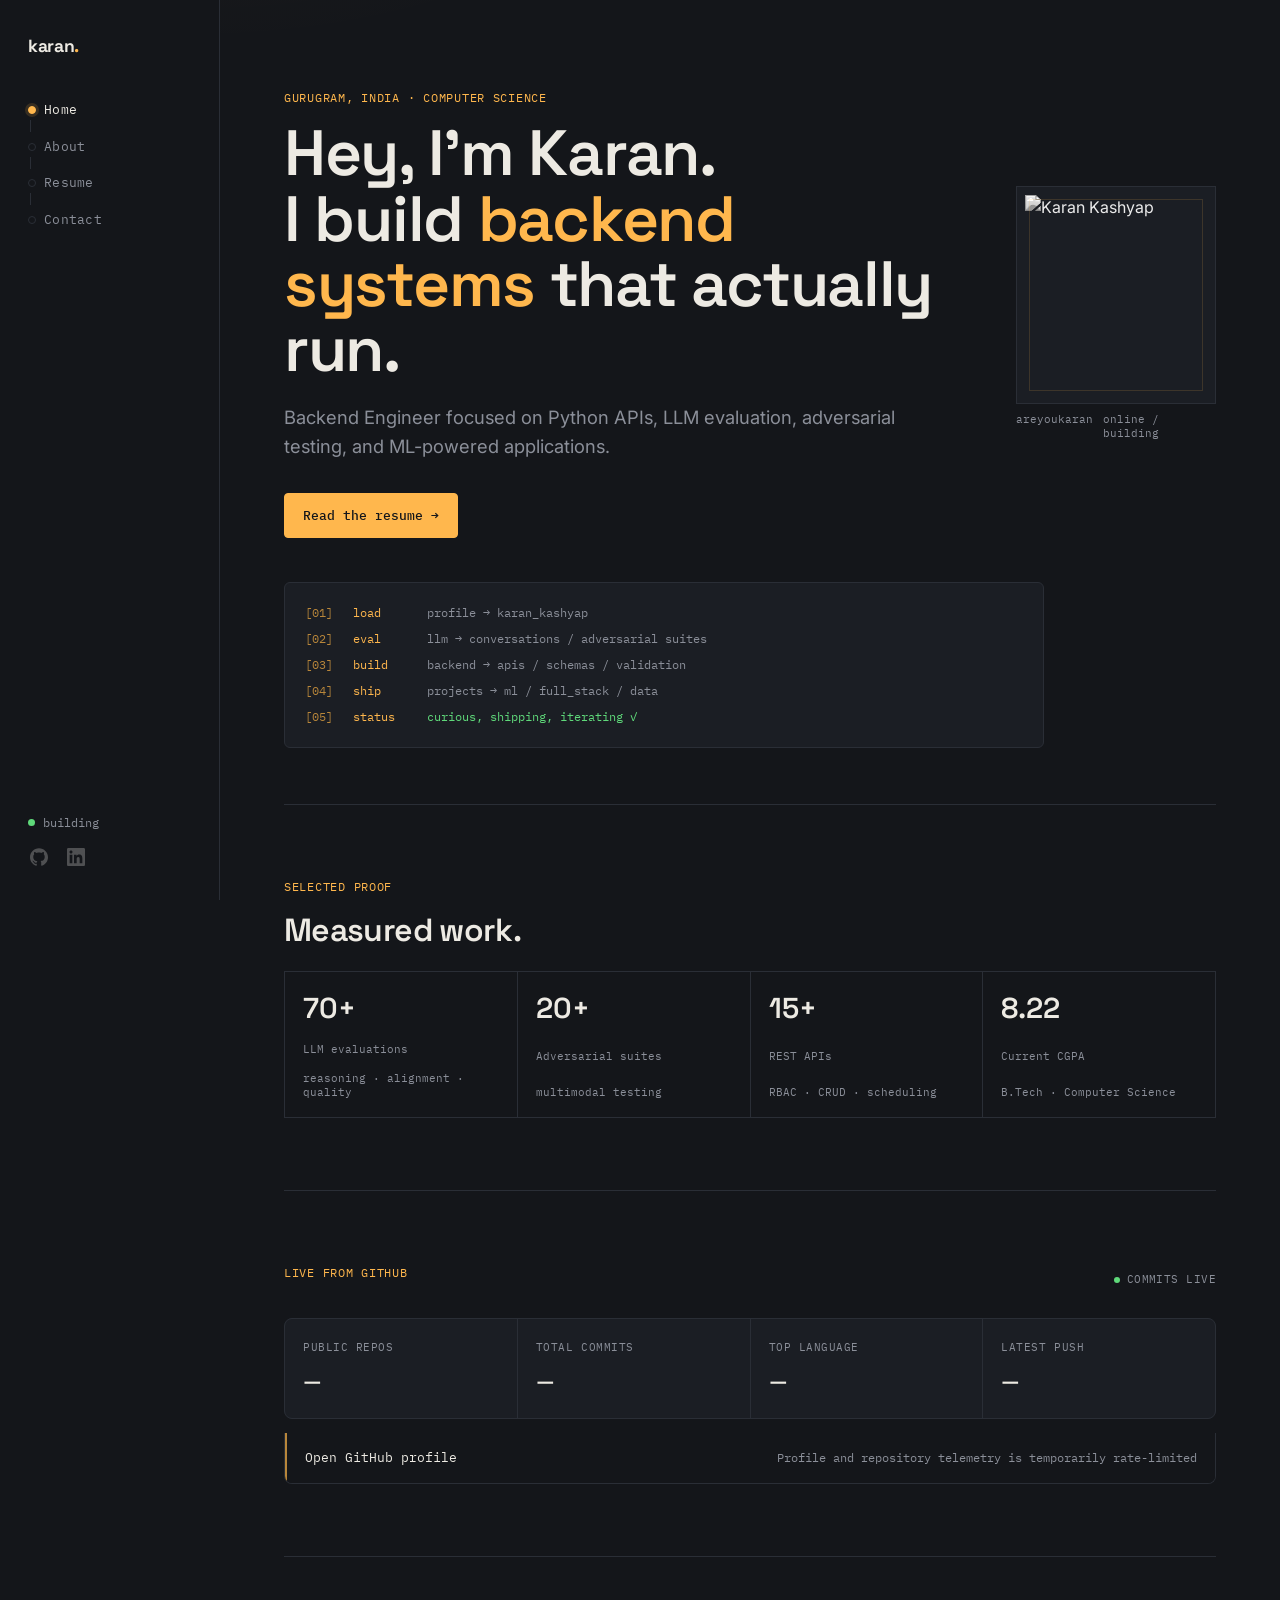
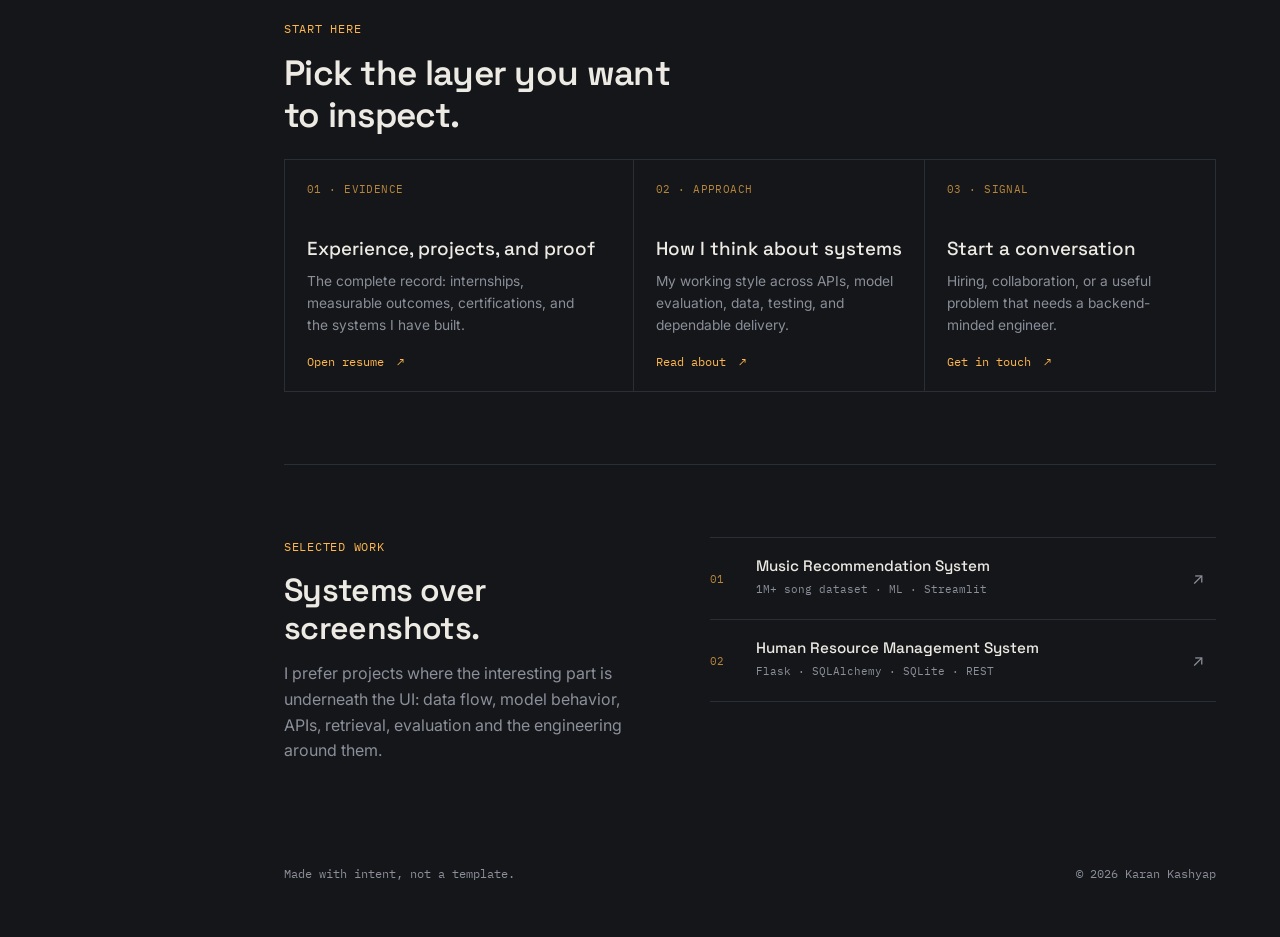
==== commit 57c7f52e: "Refresh portfolio content and experience" ====
--- a/index.html
+++ b/index.html
@@ -3,8 +3,8 @@
 <head>
 <meta charset="UTF-8">
 <meta name="viewport" content="width=device-width, initial-scale=1">
-<title>Karan Kashyap - AI Backend Engineer</title>
-<meta name="description" content="Karan Kashyap - AI Backend Engineer building agentic AI systems, LLM evaluation pipelines, and scalable backend infrastructure. B.Tech CSE, Gurugram, India.">
+<title>Karan Kashyap - Backend Engineer</title>
+<meta name="description" content="Karan Kashyap - Backend Engineer focused on Python APIs, LLM evaluation, adversarial testing, and ML-powered applications. B.Tech CSE, Gurugram, India.">
 <meta name="author" content="Karan Kashyap">
 <link rel="canonical" href="https://karankashyap.me/">
 
@@ -12,7 +12,7 @@
 <meta property="og:type" content="website">
 <meta property="og:url" content="https://karankashyap.me/">
 <meta property="og:title" content="Karan Kashyap - AI Backend Engineer">
-<meta property="og:description" content="Karan Kashyap - AI Backend Engineer building agentic AI systems, LLM evaluation pipelines, and scalable backend infrastructure. B.Tech CSE, Gurugram, India.">
+<meta property="og:description" content="Karan Kashyap - Backend Engineer building Python APIs, LLM evaluation systems, and production-minded ML applications.">
 <meta property="og:image" content="https://karankashyap.me/assets/og-image.png">
 <meta property="og:site_name" content="Karan Kashyap">
 <meta property="og:locale" content="en_US">
@@ -21,14 +21,14 @@
 <meta name="twitter:card" content="summary_large_image">
 <meta name="twitter:url" content="https://karankashyap.me/">
 <meta name="twitter:title" content="Karan Kashyap - AI Backend Engineer">
-<meta name="twitter:description" content="Karan Kashyap - AI Backend Engineer building agentic AI systems, LLM evaluation pipelines, and scalable backend infrastructure. B.Tech CSE, Gurugram, India.">
+<meta name="twitter:description" content="Karan Kashyap - Backend Engineer building Python APIs, LLM evaluation systems, and production-minded ML applications.">
 <meta name="twitter:image" content="https://karankashyap.me/assets/og-image.png">
 
 <link rel="icon" type="image/x-icon" href="assets/favicon.ico">
 <link rel="manifest" href="/site.webmanifest">
 <meta name="theme-color" content="#14161a">
 
-<link rel="stylesheet" href="css/style.css?v=2">
+<link rel="stylesheet" href="css/style.css?v=4">
 <script type="application/ld+json">
 {
   "@context": "https://schema.org",
@@ -36,7 +36,7 @@
   "name": "Karan Kashyap",
   "url": "https://karankashyap.me/",
   "image": "https://karankashyap.me/assets/og-image.png",
-  "jobTitle": "AI Backend Engineer",
+  "jobTitle": "Backend Engineer",
   "alumniOf": {
     "@type": "CollegeOrUniversity",
     "name": "K.R. Mangalam University"
@@ -58,7 +58,8 @@
 <body>
 <div class="topbar">
   <a href="index.html" class="nav-mark">karan<span>.</span></a>
-  <div class="topbar-links">
+  <button class="topbar-toggle" type="button" aria-expanded="false" aria-controls="mobile-menu">Menu</button>
+  <div class="topbar-links" id="mobile-menu">
     <a href="index.html" class="active">Home</a>
     <a href="about.html" >About</a>
     <a href="resume.html" >Resume</a>
@@ -96,11 +97,10 @@
     <div class="hero-layout">
       <div class="hero-copy">
         <span class="eyebrow">Gurugram, India · Computer Science</span>
-        <h1>Hey, I'm Karan.<br>I build <span class="accent">AI systems</span> that actually run.</h1>
-        <p class="tagline">AI Backend Engineer focused on agentic workflows, LLM evaluation, NLP pipelines and production-minded backend systems.</p>
+        <h1>Hey, I'm Karan.<br>I build <span class="accent">backend systems</span> that actually run.</h1>
+        <p class="tagline">Backend Engineer focused on Python APIs, LLM evaluation, adversarial testing, and ML-powered applications.</p>
         <div class="btn-row">
-          <a href="resume.html" class="btn btn-primary">Explore the work →</a>
-          <a href="contact.html" class="btn btn-ghost">Let's connect</a>
+          <a href="resume.html" class="btn btn-primary">Read the resume →</a>
         </div>
       </div>
       <div class="hero-avatar">
@@ -113,40 +113,74 @@
 
     <div class="trace" aria-label="Engineering activity log">
       <div class="trace-line"><span class="idx">[01]</span><span class="verb">load</span><span>profile → karan_kashyap</span></div>
-      <div class="trace-line"><span class="idx">[02]</span><span class="verb">eval</span><span>llm_agents → benchmarks / adversarial tasks</span></div>
-      <div class="trace-line"><span class="idx">[03]</span><span class="verb">build</span><span>backend → api / data / inference</span></div>
-      <div class="trace-line"><span class="idx">[04]</span><span class="verb">ship</span><span>projects → ml / ai / full_stack</span></div>
+      <div class="trace-line"><span class="idx">[02]</span><span class="verb">eval</span><span>llm → conversations / adversarial suites</span></div>
+      <div class="trace-line"><span class="idx">[03]</span><span class="verb">build</span><span>backend → apis / schemas / validation</span></div>
+      <div class="trace-line"><span class="idx">[04]</span><span class="verb">ship</span><span>projects → ml / full_stack / data</span></div>
       <div class="trace-line"><span class="idx">[05]</span><span class="verb">status</span><span>curious, shipping, iterating ✓</span></div>
     </div>
   </section>
 
   <section class="section signal-section">
-    <span class="eyebrow">Signal</span>
+    <div class="section-head">
+      <div>
+        <span class="eyebrow">Selected proof</span>
+        <h2>Measured work.</h2>
+      </div>
+    </div>
     <div class="signal-grid">
-      <div class="signal-card"><span class="signal-k">LLM projects</span><strong>7+</strong><span class="signal-v">SFT · RLHF · RLVR</span></div>
-      <div class="signal-card"><span class="signal-k">CGPA</span><strong>8.22</strong><span class="signal-v">B.Tech CSE</span></div>
-      <div class="signal-card"><span class="signal-k">Focus</span><strong>AI + API</strong><span class="signal-v">agents · backend · ML</span></div>
-      <div class="signal-card"><span class="signal-k">Current mode</span><strong>build()</strong><span class="signal-v">learn → ship → refine</span></div>
+      <div class="signal-card"><strong>70+</strong><span class="signal-k">LLM evaluations</span><span class="signal-v">reasoning · alignment · quality</span></div>
+      <div class="signal-card"><strong>20+</strong><span class="signal-k">Adversarial suites</span><span class="signal-v">multimodal testing</span></div>
+      <div class="signal-card"><strong>15+</strong><span class="signal-k">REST APIs</span><span class="signal-v">RBAC · CRUD · scheduling</span></div>
+      <div class="signal-card"><strong>8.22</strong><span class="signal-k">Current CGPA</span><span class="signal-v">B.Tech · Computer Science</span></div>
     </div>
   </section>
 
   <section class="section" id="git-pulse">
     <div class="section-head">
       <span class="eyebrow">Live from GitHub</span>
-      <span class="pulse-refresh" id="pulseRefresh" title="Data pulled live from the GitHub API">
-        <span class="pulse-dot"></span> live
+      <span class="pulse-refresh" id="pulseRefresh" title="Repository activity pulled live from the GitHub API">
+        <span class="pulse-dot"></span> telemetry
       </span>
     </div>
     <div class="pulse-grid" id="pulseGrid" aria-live="polite">
       <div class="pulse-card skeleton"><span class="pulse-k">Public repos</span><strong>-</strong></div>
-      <div class="pulse-card skeleton"><span class="pulse-k">Followers</span><strong>-</strong></div>
+      <div class="pulse-card skeleton"><span class="pulse-k">Total commits</span><strong>-</strong></div>
       <div class="pulse-card skeleton"><span class="pulse-k">Top language</span><strong>-</strong></div>
       <div class="pulse-card skeleton"><span class="pulse-k">Latest push</span><strong>-</strong></div>
     </div>
     <div class="pulse-repos" id="pulseRepos"></div>
   </section>
 
-  <section class="section">
+  <section class="section home-paths">
+    <div class="section-head">
+      <div>
+        <span class="eyebrow">Start here</span>
+        <h2>Pick the layer you want to inspect.</h2>
+      </div>
+    </div>
+    <div class="path-grid">
+      <a class="path-card path-card-featured" href="resume.html">
+        <span class="path-code">01 · evidence</span>
+        <strong>Experience, projects, and proof</strong>
+        <p>The complete record: internships, measurable outcomes, certifications, and the systems I have built.</p>
+        <span class="path-link">Open resume <b>↗</b></span>
+      </a>
+      <a class="path-card" href="about.html">
+        <span class="path-code">02 · approach</span>
+        <strong>How I think about systems</strong>
+        <p>My working style across APIs, model evaluation, data, testing, and dependable delivery.</p>
+        <span class="path-link">Read about <b>↗</b></span>
+      </a>
+      <a class="path-card" href="contact.html">
+        <span class="path-code">03 · signal</span>
+        <strong>Start a conversation</strong>
+        <p>Hiring, collaboration, or a useful problem that needs a backend-minded engineer.</p>
+        <span class="path-link">Get in touch <b>↗</b></span>
+      </a>
+    </div>
+  </section>
+
+  <section class="section home-stack">
     <span class="eyebrow">Stuff I work with</span>
     <div class="stack-grid">
       <div class="stack-item" title="Python">
@@ -157,9 +191,9 @@
       <span class="badge">SQL</span>
       <span>SQL</span>
     </div>
-      <div class="stack-item" title="Bash">
-      <img src="https://cdn.simpleicons.org/gnubash" alt="" loading="lazy" onerror="this.closest('.stack-item').classList.add('icon-fallback')">
-      <span>Bash</span>
+      <div class="stack-item" title="Java">
+      <span class="badge">JVM</span>
+      <span>Java</span>
     </div>
       <div class="stack-item" title="FastAPI">
       <img src="https://cdn.simpleicons.org/fastapi" alt="" loading="lazy" onerror="this.closest('.stack-item').classList.add('icon-fallback')">
@@ -185,38 +219,22 @@
       <img src="https://cdn.simpleicons.org/javascript" alt="" loading="lazy" onerror="this.closest('.stack-item').classList.add('icon-fallback')">
       <span>JavaScript</span>
     </div>
-      <div class="stack-item" title="Bootstrap">
-      <img src="https://cdn.simpleicons.org/bootstrap" alt="" loading="lazy" onerror="this.closest('.stack-item').classList.add('icon-fallback')">
-      <span>Bootstrap</span>
-    </div>
       <div class="stack-item" title="REST APIs">
       <span class="badge">API</span>
       <span>REST APIs</span>
     </div>
-      <div class="stack-item" title="AsyncIO">
-      <span class="badge">ASY</span>
-      <span>AsyncIO</span>
-    </div>
-      <div class="stack-item" title="WebSockets">
-      <img src="https://cdn.simpleicons.org/socketdotio" alt="" loading="lazy" onerror="this.closest('.stack-item').classList.add('icon-fallback')">
-      <span>WebSockets</span>
-    </div>
       <div class="stack-item" title="JWT">
-      <img src="https://cdn.simpleicons.org/jsonwebtokens" alt="" loading="lazy" onerror="this.closest('.stack-item').classList.add('icon-fallback')">
+      <span class="badge">JWT</span>
       <span>JWT</span>
     </div>
       <div class="stack-item" title="OAuth 2.0">
-      <img src="https://cdn.simpleicons.org/auth0" alt="" loading="lazy" onerror="this.closest('.stack-item').classList.add('icon-fallback')">
+      <span class="badge">O2</span>
       <span>OAuth 2.0</span>
     </div>
       <div class="stack-item" title="Pydantic">
       <img src="https://cdn.simpleicons.org/pydantic" alt="" loading="lazy" onerror="this.closest('.stack-item').classList.add('icon-fallback')">
       <span>Pydantic</span>
     </div>
-      <div class="stack-item" title="LangChain">
-      <img src="https://cdn.simpleicons.org/langchain" alt="" loading="lazy" onerror="this.closest('.stack-item').classList.add('icon-fallback')">
-      <span>LangChain</span>
-    </div>
       <div class="stack-item" title="LangGraph">
       <img src="https://cdn.simpleicons.org/langgraph" alt="" loading="lazy" onerror="this.closest('.stack-item').classList.add('icon-fallback')">
       <span>LangGraph</span>
@@ -237,14 +255,6 @@
       <img src="https://cdn.simpleicons.org/huggingface" alt="" loading="lazy" onerror="this.closest('.stack-item').classList.add('icon-fallback')">
       <span>Hugging Face Transformers</span>
     </div>
-      <div class="stack-item" title="Google ADK">
-      <img src="https://cdn.simpleicons.org/google" alt="" loading="lazy" onerror="this.closest('.stack-item').classList.add('icon-fallback')">
-      <span>Google ADK</span>
-    </div>
-      <div class="stack-item" title="FAISS">
-      <span class="badge">FAI</span>
-      <span>FAISS</span>
-    </div>
       <div class="stack-item" title="Redis">
       <img src="https://cdn.simpleicons.org/redis" alt="" loading="lazy" onerror="this.closest('.stack-item').classList.add('icon-fallback')">
       <span>Redis</span>
@@ -261,22 +271,10 @@
       <img src="https://cdn.simpleicons.org/sqlite" alt="" loading="lazy" onerror="this.closest('.stack-item').classList.add('icon-fallback')">
       <span>SQLite</span>
     </div>
-      <div class="stack-item" title="Qdrant">
-      <img src="https://cdn.simpleicons.org/qdrant" alt="" loading="lazy" onerror="this.closest('.stack-item').classList.add('icon-fallback')">
-      <span>Qdrant</span>
-    </div>
-      <div class="stack-item" title="MongoDB">
-      <img src="https://cdn.simpleicons.org/mongodb" alt="" loading="lazy" onerror="this.closest('.stack-item').classList.add('icon-fallback')">
-      <span>MongoDB</span>
-    </div>
       <div class="stack-item" title="Docker">
       <img src="https://cdn.simpleicons.org/docker" alt="" loading="lazy" onerror="this.closest('.stack-item').classList.add('icon-fallback')">
       <span>Docker</span>
     </div>
-      <div class="stack-item" title="Kubernetes">
-      <img src="https://cdn.simpleicons.org/kubernetes" alt="" loading="lazy" onerror="this.closest('.stack-item').classList.add('icon-fallback')">
-      <span>Kubernetes</span>
-    </div>
       <div class="stack-item" title="AWS">
       <span class="badge">AWS</span>
       <span>AWS</span>
@@ -285,10 +283,6 @@
       <img src="https://cdn.simpleicons.org/githubactions" alt="" loading="lazy" onerror="this.closest('.stack-item').classList.add('icon-fallback')">
       <span>GitHub Actions</span>
     </div>
-      <div class="stack-item" title="Nginx">
-      <img src="https://cdn.simpleicons.org/nginx" alt="" loading="lazy" onerror="this.closest('.stack-item').classList.add('icon-fallback')">
-      <span>Nginx</span>
-    </div>
       <div class="stack-item" title="Git">
       <img src="https://cdn.simpleicons.org/git" alt="" loading="lazy" onerror="this.closest('.stack-item').classList.add('icon-fallback')">
       <span>Git</span>
@@ -297,10 +291,6 @@
       <img src="https://cdn.simpleicons.org/github" alt="" loading="lazy" onerror="this.closest('.stack-item').classList.add('icon-fallback')">
       <span>GitHub</span>
     </div>
-      <div class="stack-item" title="GitLab">
-      <img src="https://cdn.simpleicons.org/gitlab" alt="" loading="lazy" onerror="this.closest('.stack-item').classList.add('icon-fallback')">
-      <span>GitLab</span>
-    </div>
       <div class="stack-item" title="Linux">
       <img src="https://cdn.simpleicons.org/linux" alt="" loading="lazy" onerror="this.closest('.stack-item').classList.add('icon-fallback')">
       <span>Linux</span>
@@ -309,21 +299,9 @@
       <img src="https://cdn.simpleicons.org/postman" alt="" loading="lazy" onerror="this.closest('.stack-item').classList.add('icon-fallback')">
       <span>Postman</span>
     </div>
-      <div class="stack-item" title="VS Code">
-      <span class="badge">VSC</span>
-      <span>VS Code</span>
-    </div>
-      <div class="stack-item" title="Jupyter Notebook">
-      <img src="https://cdn.simpleicons.org/jupyter" alt="" loading="lazy" onerror="this.closest('.stack-item').classList.add('icon-fallback')">
-      <span>Jupyter Notebook</span>
-    </div>
       <div class="stack-item" title="RAG">
       <span class="badge">RAG</span>
       <span>RAG</span>
-    </div>
-      <div class="stack-item" title="MCP">
-      <span class="badge">MCP</span>
-      <span>MCP</span>
     </div>
     </div>
   </section>
@@ -337,7 +315,6 @@
     <div class="project-list">
       <a class="project-row" href="resume.html"><span>01</span><div><strong>Music Recommendation System</strong><small>1M+ song dataset · ML · Streamlit</small></div><b>↗</b></a>
       <a class="project-row" href="resume.html"><span>02</span><div><strong>Human Resource Management System</strong><small>Flask · SQLAlchemy · SQLite · REST</small></div><b>↗</b></a>
-      <a class="project-row" href="resume.html"><span>03</span><div><strong>AI Chatbot for CareerWill</strong><small>AI application work</small></div><b>↗</b></a>
     </div>
   </section>
 
@@ -346,6 +323,6 @@
     <span>© 2026 Karan Kashyap</span>
   </footer>
 </main>
-<script src="js/script.js"></script>
+<script src="js/script.js?v=4"></script>
 </body>
 </html>
--- a/css/style.css
+++ b/css/style.css
@@ -225,6 +225,7 @@
 
 /* ---------- Mobile navigation ---------- */
 .topbar { display: none; }
+.topbar-toggle { display: none; }
 
 /* ---------- Main layout ---------- */
 .main {
@@ -566,6 +567,78 @@
 .project-row:hover strong,
 .project-row:hover b { color: var(--accent); }
 
+/* ---------- Home routes ---------- */
+.home-paths { padding-top: 62px; }
+
+.home-paths .section-head {
+  align-items: end;
+  margin-bottom: 22px;
+}
+
+.home-paths h2 {
+  max-width: 420px;
+  font-size: clamp(1.55rem, 3vw, 2.2rem);
+}
+
+.path-code {
+  font: .68rem 'IBM Plex Mono', monospace;
+  color: var(--accent-dim);
+  letter-spacing: .04em;
+  text-transform: uppercase;
+}
+
+.path-grid {
+  display: grid;
+  grid-template-columns: 1.2fr 1fr 1fr;
+  gap: 1px;
+  background: var(--line);
+  border: 1px solid var(--line);
+}
+
+.path-card {
+  min-height: 230px;
+  padding: 22px;
+  background: var(--bg);
+  display: flex;
+  flex-direction: column;
+  align-items: flex-start;
+  transition: background .2s ease, transform .2s ease;
+}
+
+.path-card:hover {
+  background: var(--bg-raised);
+  transform: translateY(-3px);
+}
+
+.path-card-featured { background: var(--bg); }
+
+.path-card strong {
+  margin-top: 42px;
+  color: var(--text);
+  font: 500 1.18rem/1.2 'Space Grotesk', sans-serif;
+}
+
+
+.path-card p {
+  max-width: 280px;
+  margin: 10px 0 18px;
+  color: var(--text-dim);
+  font-size: .86rem;
+}
+
+
+.path-link {
+  margin-top: auto;
+  color: var(--accent);
+  font: .72rem 'IBM Plex Mono', monospace;
+}
+
+.path-link b { font-weight: 400; margin-left: 6px; }
+
+/* The resume owns the complete skills inventory. */
+.home-stack,
+.about-toolbox { display: none; }
+
 /* ---------- About ---------- */
 .page-intro {
   padding-top: 88px;
@@ -710,6 +783,21 @@
 }
 
 .edu-cert-grid li { margin-bottom: 10px; }
+
+.credential-link {
+  color: var(--text);
+  text-decoration: underline;
+  text-decoration-color: var(--accent-dim);
+  text-underline-offset: 3px;
+  transition: color .15s ease, text-decoration-color .15s ease;
+}
+
+.credential-link:hover {
+  color: var(--accent);
+  text-decoration-color: var(--accent);
+}
+
+.credential-year { color: var(--text-dim); }
 
 /* ---------- Contact ---------- */
 .contact-hero {
@@ -933,7 +1021,8 @@
     display: flex;
     justify-content: space-between;
     align-items: center;
-    gap: 18px;
+    gap: 12px;
+    flex-wrap: wrap;
     padding: 18px 24px;
     border-bottom: 1px solid var(--line);
     position: sticky;
@@ -943,15 +1032,53 @@
     z-index: 100;
   }
 
+  .topbar-toggle {
+    display: inline-flex;
+    align-items: center;
+    justify-content: center;
+    min-width: 64px;
+    height: 34px;
+    padding: 0 12px;
+    border: 1px solid var(--line);
+    border-radius: 4px;
+    background: var(--bg-raised);
+    color: var(--text-dim);
+    font: .7rem 'IBM Plex Mono', monospace;
+    letter-spacing: .04em;
+    text-transform: uppercase;
+    cursor: pointer;
+  }
+
+  .topbar-toggle[aria-expanded="true"] {
+    color: var(--accent);
+    border-color: var(--accent-dim);
+  }
+
   .topbar-links {
-    display: flex;
-    gap: 16px;
-    flex-wrap: wrap;
-    justify-content: flex-end;
+    display: none;
+    width: 100%;
+    margin-top: 10px;
+    border: 1px solid var(--line);
+    border-radius: 6px;
+    background: var(--bg-raised);
+    padding: 8px 10px;
+    flex-direction: column;
+    align-items: flex-start;
+    gap: 3px;
     font: .72rem 'IBM Plex Mono', monospace;
   }
 
-  .topbar-links a { color: var(--text-dim); }
+  .topbar.is-open .topbar-links { display: flex; }
+
+  .topbar-links a {
+    color: var(--text-dim);
+    width: 100%;
+    padding: 9px 0;
+    border-bottom: 1px solid var(--line);
+  }
+
+  .topbar-links a:last-child { border-bottom: none; }
+
   .topbar-links a.active { color: var(--accent); }
 
   .main {
@@ -968,6 +1095,10 @@
   .hero-avatar { width: 150px; }
 
   .signal-grid { grid-template-columns: repeat(2, minmax(0, 1fr)); }
+
+  .path-grid { grid-template-columns: 1fr; }
+
+  .path-card { min-height: 190px; }
 
   .split-section,
   .about-grid { grid-template-columns: 1fr; gap: 34px; }
@@ -983,12 +1114,11 @@
   }
 
   .topbar-links {
-    min-width: 0;
-    gap: 9px;
+    gap: 2px;
     font-size: .66rem;
   }
 
-  .topbar-links a { white-space: nowrap; }
+  .topbar-links a { white-space: normal; }
 
   .main { padding: 0 18px; }
 
@@ -1036,6 +1166,8 @@
   }
 
   .signal-grid { grid-template-columns: 1fr 1fr; }
+
+  .home-paths .section-head { align-items: flex-start; }
 
   .signal-card {
     min-height: 122px;
@@ -1070,8 +1202,7 @@
   }
 
   .timeline-role,
-  .timeline-role li,
-  .skill-vals {
+  .timeline-role li {
     min-width: 0;
     overflow-wrap: anywhere;
   }
@@ -1221,6 +1352,14 @@
 
 .pulse-repo:hover { background: var(--bg-raised); }
 
+.pulse-repo-fallback {
+  border-left: 2px solid var(--accent-dim);
+}
+
+.pulse-repo-fallback .repo-meta {
+  color: #707783;
+}
+
 .pulse-repo .repo-name {
   font-family: 'IBM Plex Mono', monospace;
   font-size: .84rem;
@@ -1372,40 +1511,87 @@
 
 /* ---------- Resume: skills table ---------- */
 .skill-table {
-  border: 1px solid var(--line);
-  border-radius: 8px;
+  display: grid;
+  grid-template-columns: repeat(6, minmax(0, 1fr));
+  gap: 1px;
+  background: var(--line);
+  border: 1px solid var(--line);
   overflow: hidden;
 }
 
-.skill-row {
-  display: grid;
-  grid-template-columns: 160px 1fr;
-  gap: 20px;
-  padding: 16px 20px;
-  border-top: 1px solid var(--line);
-  transition: background .15s ease;
-}
-
-.skill-row:first-child { border-top: none; }
-.skill-row:hover { background: var(--bg-raised); }
-
-.skill-cat {
-  font-family: 'IBM Plex Mono', monospace;
-  font-size: .74rem;
-  color: var(--accent-dim);
-  text-transform: uppercase;
-  letter-spacing: .04em;
-  padding-top: 2px;
-}
-
-.skill-vals {
-  color: var(--text-dim);
-  font-size: .92rem;
-  line-height: 1.7;
+.resume-skill-item {
+  min-height: 76px;
+  padding: 15px 14px;
+  display: flex;
+  align-items: center;
+  gap: 11px;
+  background: #15171b;
+  color: #858b97;
+  font: .74rem 'IBM Plex Mono', monospace;
+  transition: background .18s ease, color .18s ease;
+}
+
+.resume-skill-item:hover {
+  background: #202329;
+  color: var(--text);
+}
+
+.resume-skill-item img,
+.skill-badge {
+  width: 22px;
+  height: 22px;
+  flex: 0 0 22px;
+}
+
+.resume-skill-item img {
+  filter: grayscale(1);
+  opacity: .52;
+  transition: filter .18s ease, opacity .18s ease, transform .18s ease;
+}
+
+.resume-skill-item:hover img {
+  filter: grayscale(0);
+  opacity: 1;
+  transform: scale(1.08);
+}
+
+.skill-badge {
+  display: grid;
+  place-items: center;
+  border: 1px solid #30343c;
+  border-radius: 5px;
+  color: #747b87;
+  font: 600 .54rem 'IBM Plex Mono', monospace;
+  transition: color .18s ease, border-color .18s ease, background .18s ease, transform .18s ease;
+}
+
+.resume-skill-item:hover .skill-badge {
+  color: var(--accent);
+  border-color: var(--accent);
+  background: var(--accent-soft);
+  transform: scale(1.08);
 }
 
 @media (max-width: 720px) {
-  .skill-row { grid-template-columns: 1fr; gap: 6px; }
+  .skill-table { grid-template-columns: repeat(2, minmax(0, 1fr)); }
+
+  .resume-skill-item {
+    min-height: 68px;
+    padding: 12px;
+    font-size: .68rem;
+  }
+
+  .resume-skill-item span:last-child {
+    min-width: 0;
+    overflow-wrap: anywhere;
+  }
+
+  .resume-skill-item img,
+  .skill-badge {
+    width: 19px;
+    height: 19px;
+    flex-basis: 19px;
+  }
 }
 
 .submit-btn:disabled {
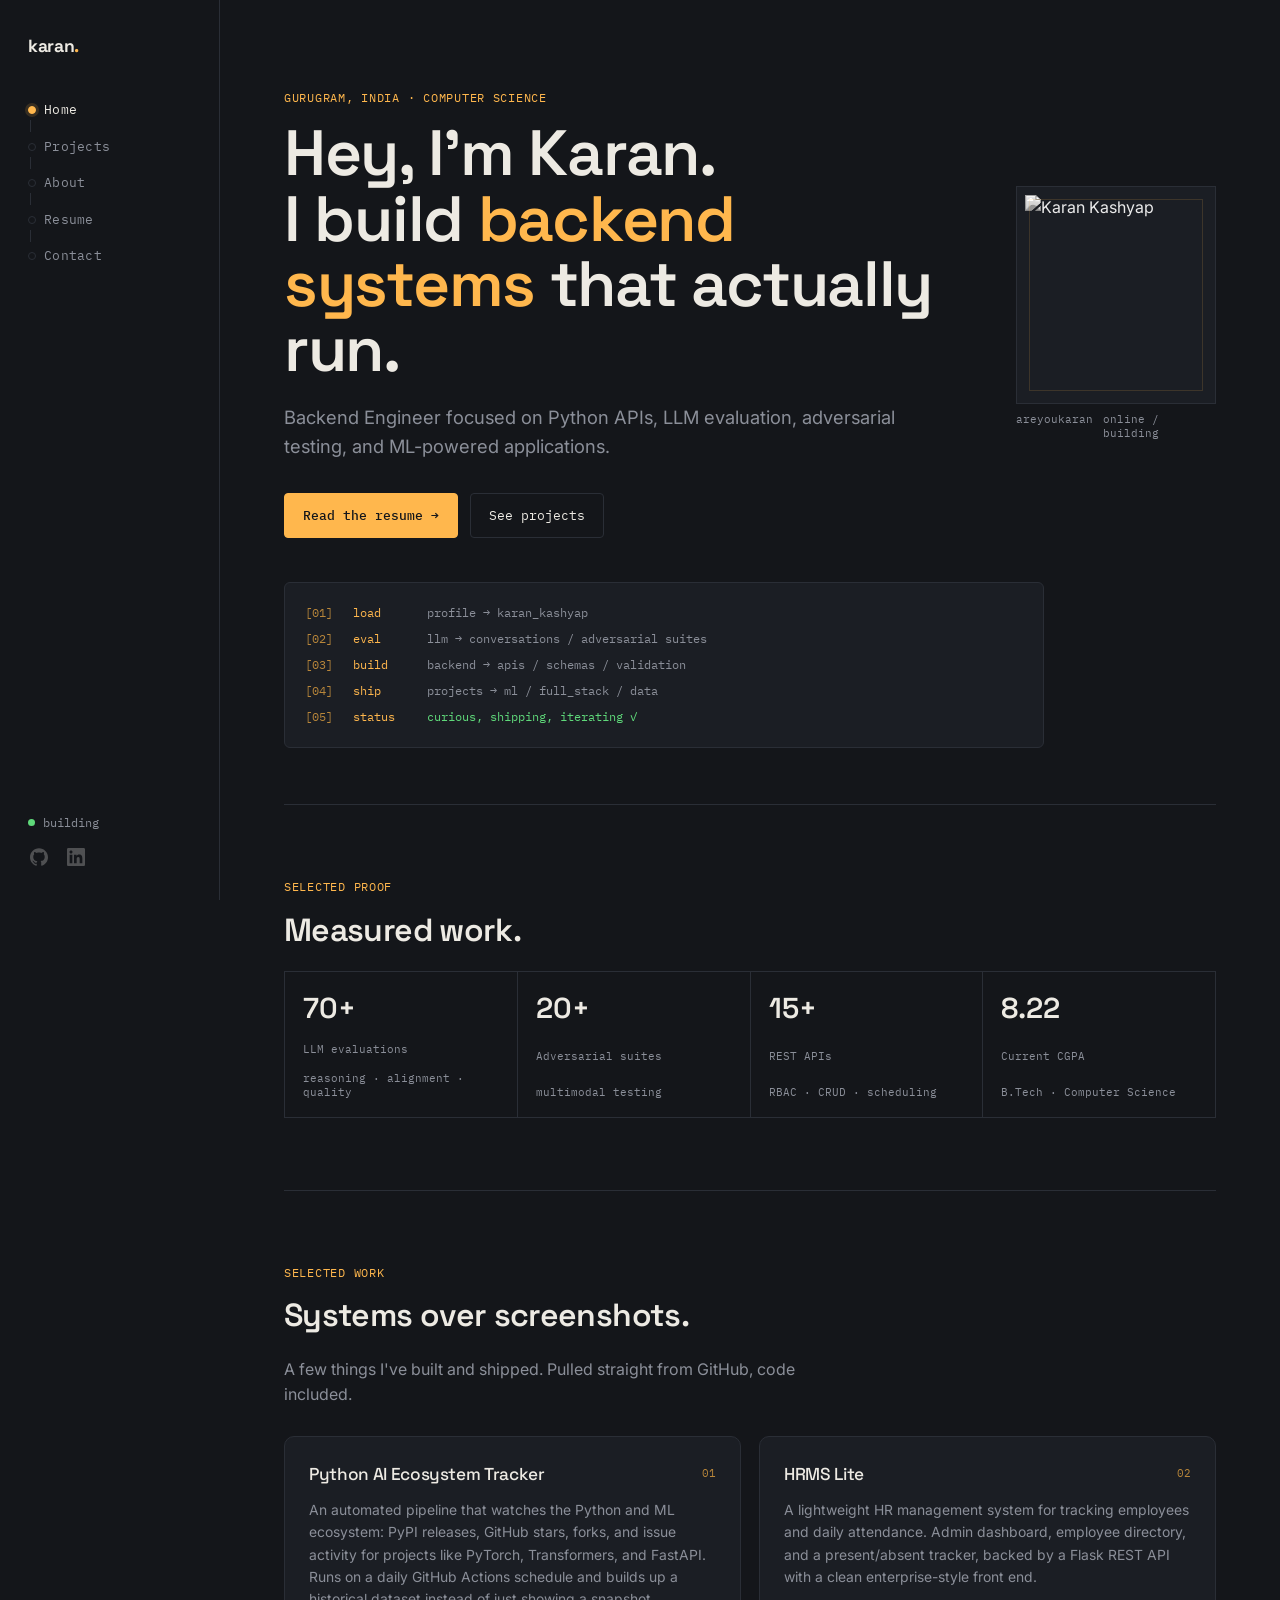
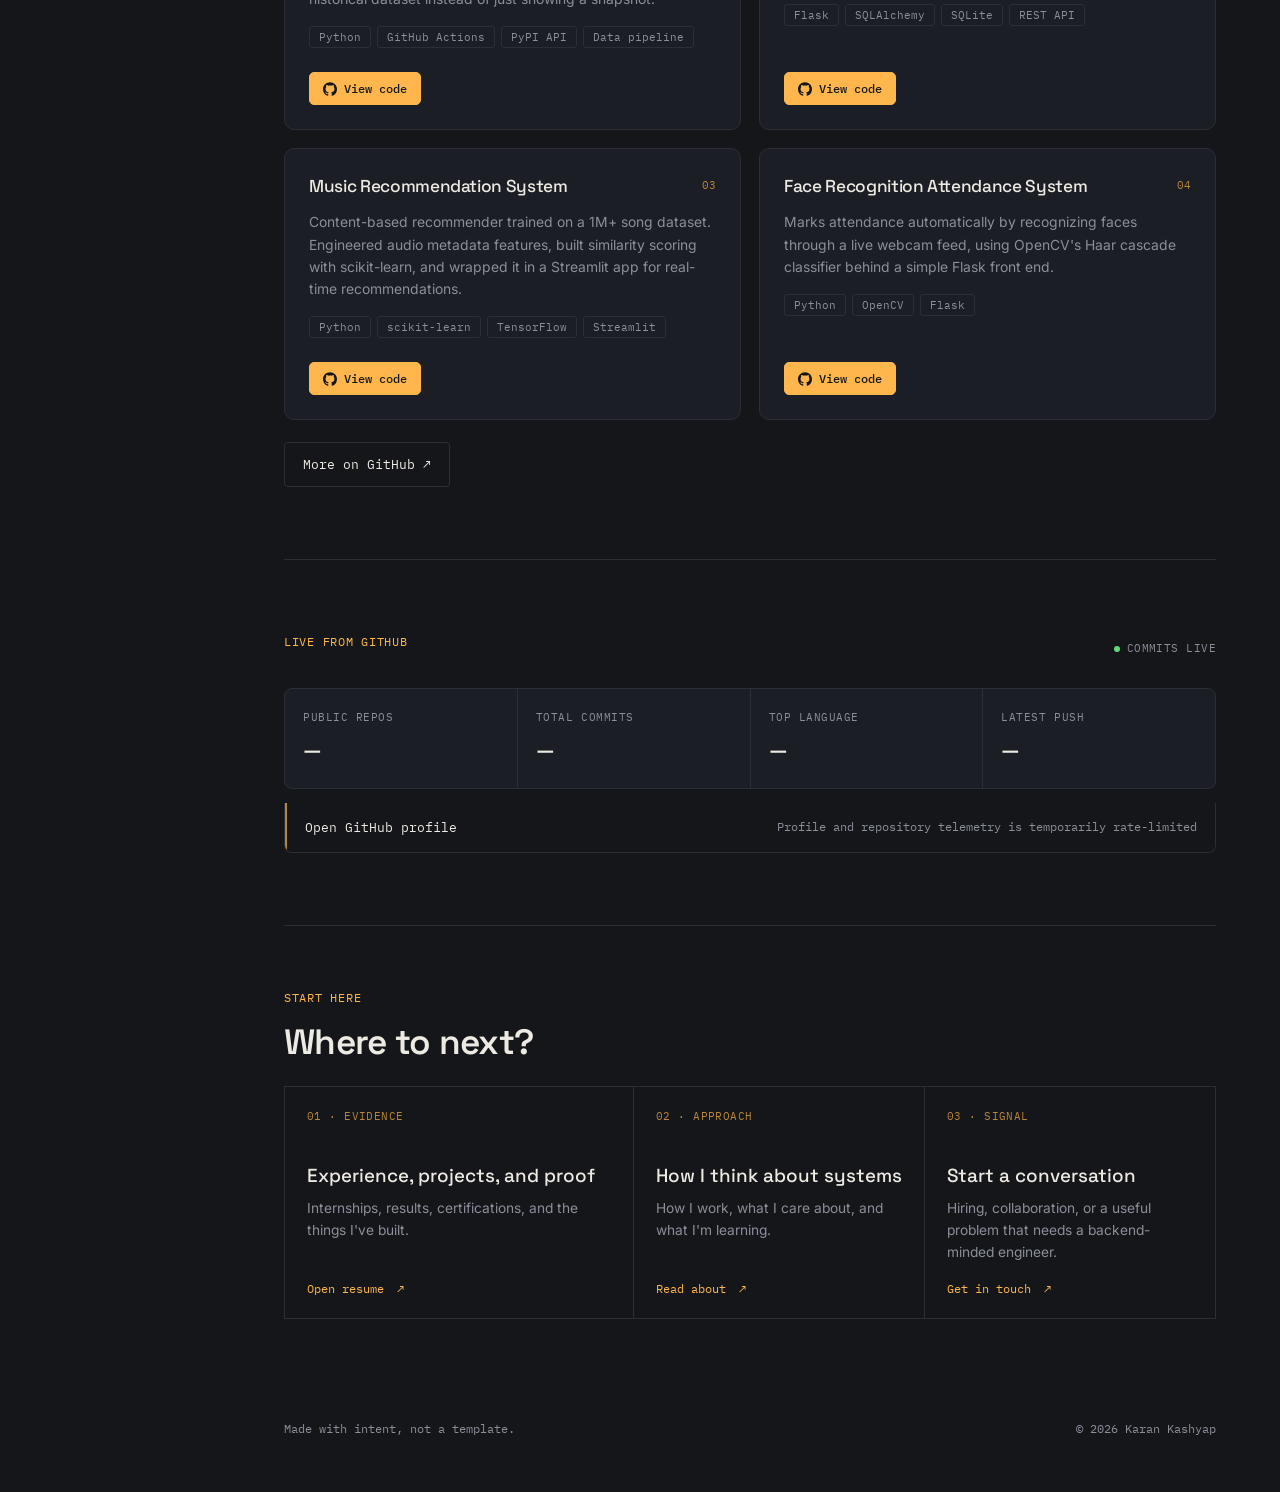
==== commit 87de52bb: "portfolio update" ====
--- a/index.html
+++ b/index.html
@@ -61,6 +61,7 @@
   <button class="topbar-toggle" type="button" aria-expanded="false" aria-controls="mobile-menu">Menu</button>
   <div class="topbar-links" id="mobile-menu">
     <a href="index.html" class="active">Home</a>
+    <a href="#projects">Projects</a>
     <a href="about.html" >About</a>
     <a href="resume.html" >Resume</a>
     <a href="contact.html" >Contact</a>
@@ -72,6 +73,7 @@
     <a href="index.html" class="nav-mark">karan<span>.</span></a>
     <ul class="nav-links">
       <li><a href="index.html" class="active">Home</a></li>
+      <li><a href="#projects">Projects</a></li>
       <li><a href="about.html" >About</a></li>
       <li><a href="resume.html" >Resume</a></li>
       <li><a href="contact.html" >Contact</a></li>
@@ -101,6 +103,7 @@
         <p class="tagline">Backend Engineer focused on Python APIs, LLM evaluation, adversarial testing, and ML-powered applications.</p>
         <div class="btn-row">
           <a href="resume.html" class="btn btn-primary">Read the resume →</a>
+          <a href="#projects" class="btn btn-ghost">See projects</a>
         </div>
       </div>
       <div class="hero-avatar">
@@ -135,6 +138,101 @@
     </div>
   </section>
 
+  <section class="section" id="projects">
+    <div class="section-head">
+      <div>
+        <span class="eyebrow">Selected work</span>
+        <h2>Systems over screenshots.</h2>
+      </div>
+    </div>
+    <p class="section-copy" style="max-width: 560px; margin-top: 10px;">A few things I've built and shipped. Pulled straight from GitHub, code included.</p>
+
+    <div class="projects-grid">
+      <article class="project-card">
+        <div class="project-card-top">
+          <h3>Python AI Ecosystem Tracker</h3>
+          <span class="project-card-index">01</span>
+        </div>
+        <p>An automated pipeline that watches the Python and ML ecosystem: PyPI releases, GitHub stars, forks, and issue activity for projects like PyTorch, Transformers, and FastAPI. Runs on a daily GitHub Actions schedule and builds up a historical dataset instead of just showing a snapshot.</p>
+        <div class="project-card-tags">
+          <span class="project-tag">Python</span>
+          <span class="project-tag">GitHub Actions</span>
+          <span class="project-tag">PyPI API</span>
+          <span class="project-tag">Data pipeline</span>
+        </div>
+        <div class="project-card-links">
+          <a class="project-link is-primary" href="https://github.com/areyoukaran/python-ai-ecosystem-tracker" target="_blank" rel="noopener">
+            <span class="gh-glyph"><svg viewBox="0 0 24 24" width="14" height="14"><path d="M12 .297c-6.63 0-12 5.373-12 12 0 5.303 3.438 9.8 8.205 11.385.6.113.82-.258.82-.577 0-.285-.01-1.04-.015-2.04-3.338.724-4.042-1.61-4.042-1.61-.546-1.385-1.333-1.755-1.333-1.755-1.089-.744.084-.729.084-.729 1.205.084 1.84 1.236 1.84 1.236 1.07 1.835 2.807 1.305 3.492.998.108-.776.417-1.305.76-1.605-2.665-.303-5.466-1.334-5.466-5.93 0-1.31.465-2.38 1.235-3.22-.135-.303-.54-1.523.105-3.176 0 0 1.005-.322 3.3 1.23.96-.267 1.98-.399 3-.405 1.02.006 2.04.138 3 .405 2.28-1.552 3.285-1.23 3.285-1.23.645 1.653.24 2.873.12 3.176.765.84 1.23 1.91 1.23 3.22 0 4.61-2.805 5.625-5.475 5.92.42.36.81 1.096.81 2.22 0 1.606-.015 2.896-.015 3.286 0 .315.21.69.825.57C20.565 22.092 24 17.592 24 12.297c0-6.627-5.373-12-12-12"/></svg></span>
+            View code
+          </a>
+        </div>
+      </article>
+
+      <article class="project-card">
+        <div class="project-card-top">
+          <h3>HRMS Lite</h3>
+          <span class="project-card-index">02</span>
+        </div>
+        <p>A lightweight HR management system for tracking employees and daily attendance. Admin dashboard, employee directory, and a present/absent tracker, backed by a Flask REST API with a clean enterprise-style front end.</p>
+        <div class="project-card-tags">
+          <span class="project-tag">Flask</span>
+          <span class="project-tag">SQLAlchemy</span>
+          <span class="project-tag">SQLite</span>
+          <span class="project-tag">REST API</span>
+        </div>
+        <div class="project-card-links">
+          <a class="project-link is-primary" href="https://github.com/areyoukaran/hrms-lite" target="_blank" rel="noopener">
+            <span class="gh-glyph"><svg viewBox="0 0 24 24" width="14" height="14"><path d="M12 .297c-6.63 0-12 5.373-12 12 0 5.303 3.438 9.8 8.205 11.385.6.113.82-.258.82-.577 0-.285-.01-1.04-.015-2.04-3.338.724-4.042-1.61-4.042-1.61-.546-1.385-1.333-1.755-1.333-1.755-1.089-.744.084-.729.084-.729 1.205.084 1.84 1.236 1.84 1.236 1.07 1.835 2.807 1.305 3.492.998.108-.776.417-1.305.76-1.605-2.665-.303-5.466-1.334-5.466-5.93 0-1.31.465-2.38 1.235-3.22-.135-.303-.54-1.523.105-3.176 0 0 1.005-.322 3.3 1.23.96-.267 1.98-.399 3-.405 1.02.006 2.04.138 3 .405 2.28-1.552 3.285-1.23 3.285-1.23.645 1.653.24 2.873.12 3.176.765.84 1.23 1.91 1.23 3.22 0 4.61-2.805 5.625-5.475 5.92.42.36.81 1.096.81 2.22 0 1.606-.015 2.896-.015 3.286 0 .315.21.69.825.57C20.565 22.092 24 17.592 24 12.297c0-6.627-5.373-12-12-12"/></svg></span>
+            View code
+          </a>
+        </div>
+      </article>
+
+      <article class="project-card">
+        <div class="project-card-top">
+          <h3>Music Recommendation System</h3>
+          <span class="project-card-index">03</span>
+        </div>
+        <p>Content-based recommender trained on a 1M+ song dataset. Engineered audio metadata features, built similarity scoring with scikit-learn, and wrapped it in a Streamlit app for real-time recommendations.</p>
+        <div class="project-card-tags">
+          <span class="project-tag">Python</span>
+          <span class="project-tag">scikit-learn</span>
+          <span class="project-tag">TensorFlow</span>
+          <span class="project-tag">Streamlit</span>
+        </div>
+        <div class="project-card-links">
+          <a class="project-link is-primary" href="https://github.com/areyoukaran/music-recommendation-system" target="_blank" rel="noopener">
+            <span class="gh-glyph"><svg viewBox="0 0 24 24" width="14" height="14"><path d="M12 .297c-6.63 0-12 5.373-12 12 0 5.303 3.438 9.8 8.205 11.385.6.113.82-.258.82-.577 0-.285-.01-1.04-.015-2.04-3.338.724-4.042-1.61-4.042-1.61-.546-1.385-1.333-1.755-1.333-1.755-1.089-.744.084-.729.084-.729 1.205.084 1.84 1.236 1.84 1.236 1.07 1.835 2.807 1.305 3.492.998.108-.776.417-1.305.76-1.605-2.665-.303-5.466-1.334-5.466-5.93 0-1.31.465-2.38 1.235-3.22-.135-.303-.54-1.523.105-3.176 0 0 1.005-.322 3.3 1.23.96-.267 1.98-.399 3-.405 1.02.006 2.04.138 3 .405 2.28-1.552 3.285-1.23 3.285-1.23.645 1.653.24 2.873.12 3.176.765.84 1.23 1.91 1.23 3.22 0 4.61-2.805 5.625-5.475 5.92.42.36.81 1.096.81 2.22 0 1.606-.015 2.896-.015 3.286 0 .315.21.69.825.57C20.565 22.092 24 17.592 24 12.297c0-6.627-5.373-12-12-12"/></svg></span>
+            View code
+          </a>
+        </div>
+      </article>
+
+      <article class="project-card">
+        <div class="project-card-top">
+          <h3>Face Recognition Attendance System</h3>
+          <span class="project-card-index">04</span>
+        </div>
+        <p>Marks attendance automatically by recognizing faces through a live webcam feed, using OpenCV's Haar cascade classifier behind a simple Flask front end.</p>
+        <div class="project-card-tags">
+          <span class="project-tag">Python</span>
+          <span class="project-tag">OpenCV</span>
+          <span class="project-tag">Flask</span>
+        </div>
+        <div class="project-card-links">
+          <a class="project-link is-primary" href="https://github.com/areyoukaran/face-recognition-based-attendance-system" target="_blank" rel="noopener">
+            <span class="gh-glyph"><svg viewBox="0 0 24 24" width="14" height="14"><path d="M12 .297c-6.63 0-12 5.373-12 12 0 5.303 3.438 9.8 8.205 11.385.6.113.82-.258.82-.577 0-.285-.01-1.04-.015-2.04-3.338.724-4.042-1.61-4.042-1.61-.546-1.385-1.333-1.755-1.333-1.755-1.089-.744.084-.729.084-.729 1.205.084 1.84 1.236 1.84 1.236 1.07 1.835 2.807 1.305 3.492.998.108-.776.417-1.305.76-1.605-2.665-.303-5.466-1.334-5.466-5.93 0-1.31.465-2.38 1.235-3.22-.135-.303-.54-1.523.105-3.176 0 0 1.005-.322 3.3 1.23.96-.267 1.98-.399 3-.405 1.02.006 2.04.138 3 .405 2.28-1.552 3.285-1.23 3.285-1.23.645 1.653.24 2.873.12 3.176.765.84 1.23 1.91 1.23 3.22 0 4.61-2.805 5.625-5.475 5.92.42.36.81 1.096.81 2.22 0 1.606-.015 2.896-.015 3.286 0 .315.21.69.825.57C20.565 22.092 24 17.592 24 12.297c0-6.627-5.373-12-12-12"/></svg></span>
+            View code
+          </a>
+        </div>
+      </article>
+    </div>
+
+    <div class="projects-more">
+      <a class="btn btn-ghost" href="https://github.com/areyoukaran" target="_blank" rel="noopener">More on GitHub ↗</a>
+    </div>
+  </section>
+
   <section class="section" id="git-pulse">
     <div class="section-head">
       <span class="eyebrow">Live from GitHub</span>
@@ -155,20 +253,20 @@
     <div class="section-head">
       <div>
         <span class="eyebrow">Start here</span>
-        <h2>Pick the layer you want to inspect.</h2>
+        <h2>Where to next?</h2>
       </div>
     </div>
     <div class="path-grid">
       <a class="path-card path-card-featured" href="resume.html">
         <span class="path-code">01 · evidence</span>
         <strong>Experience, projects, and proof</strong>
-        <p>The complete record: internships, measurable outcomes, certifications, and the systems I have built.</p>
+        <p>Internships, results, certifications, and the things I've built.</p>
         <span class="path-link">Open resume <b>↗</b></span>
       </a>
       <a class="path-card" href="about.html">
         <span class="path-code">02 · approach</span>
         <strong>How I think about systems</strong>
-        <p>My working style across APIs, model evaluation, data, testing, and dependable delivery.</p>
+        <p>How I work, what I care about, and what I'm learning.</p>
         <span class="path-link">Read about <b>↗</b></span>
       </a>
       <a class="path-card" href="contact.html">
@@ -180,143 +278,6 @@
     </div>
   </section>
 
-  <section class="section home-stack">
-    <span class="eyebrow">Stuff I work with</span>
-    <div class="stack-grid">
-      <div class="stack-item" title="Python">
-      <img src="https://cdn.simpleicons.org/python" alt="" loading="lazy" onerror="this.closest('.stack-item').classList.add('icon-fallback')">
-      <span>Python</span>
-    </div>
-      <div class="stack-item" title="SQL">
-      <span class="badge">SQL</span>
-      <span>SQL</span>
-    </div>
-      <div class="stack-item" title="Java">
-      <span class="badge">JVM</span>
-      <span>Java</span>
-    </div>
-      <div class="stack-item" title="FastAPI">
-      <img src="https://cdn.simpleicons.org/fastapi" alt="" loading="lazy" onerror="this.closest('.stack-item').classList.add('icon-fallback')">
-      <span>FastAPI</span>
-    </div>
-      <div class="stack-item" title="Flask">
-      <img src="https://cdn.simpleicons.org/flask" alt="" loading="lazy" onerror="this.closest('.stack-item').classList.add('icon-fallback')">
-      <span>Flask</span>
-    </div>
-      <div class="stack-item" title="SQLAlchemy">
-      <img src="https://cdn.simpleicons.org/sqlalchemy" alt="" loading="lazy" onerror="this.closest('.stack-item').classList.add('icon-fallback')">
-      <span>SQLAlchemy</span>
-    </div>
-      <div class="stack-item" title="HTML">
-      <img src="https://cdn.simpleicons.org/html5" alt="" loading="lazy" onerror="this.closest('.stack-item').classList.add('icon-fallback')">
-      <span>HTML</span>
-    </div>
-      <div class="stack-item" title="CSS">
-      <img src="https://cdn.simpleicons.org/css" alt="" loading="lazy" onerror="this.closest('.stack-item').classList.add('icon-fallback')">
-      <span>CSS</span>
-    </div>
-      <div class="stack-item" title="JavaScript">
-      <img src="https://cdn.simpleicons.org/javascript" alt="" loading="lazy" onerror="this.closest('.stack-item').classList.add('icon-fallback')">
-      <span>JavaScript</span>
-    </div>
-      <div class="stack-item" title="REST APIs">
-      <span class="badge">API</span>
-      <span>REST APIs</span>
-    </div>
-      <div class="stack-item" title="JWT">
-      <span class="badge">JWT</span>
-      <span>JWT</span>
-    </div>
-      <div class="stack-item" title="OAuth 2.0">
-      <span class="badge">O2</span>
-      <span>OAuth 2.0</span>
-    </div>
-      <div class="stack-item" title="Pydantic">
-      <img src="https://cdn.simpleicons.org/pydantic" alt="" loading="lazy" onerror="this.closest('.stack-item').classList.add('icon-fallback')">
-      <span>Pydantic</span>
-    </div>
-      <div class="stack-item" title="LangGraph">
-      <img src="https://cdn.simpleicons.org/langgraph" alt="" loading="lazy" onerror="this.closest('.stack-item').classList.add('icon-fallback')">
-      <span>LangGraph</span>
-    </div>
-      <div class="stack-item" title="PyTorch">
-      <img src="https://cdn.simpleicons.org/pytorch" alt="" loading="lazy" onerror="this.closest('.stack-item').classList.add('icon-fallback')">
-      <span>PyTorch</span>
-    </div>
-      <div class="stack-item" title="TensorFlow">
-      <img src="https://cdn.simpleicons.org/tensorflow" alt="" loading="lazy" onerror="this.closest('.stack-item').classList.add('icon-fallback')">
-      <span>TensorFlow</span>
-    </div>
-      <div class="stack-item" title="Scikit-learn">
-      <img src="https://cdn.simpleicons.org/scikitlearn" alt="" loading="lazy" onerror="this.closest('.stack-item').classList.add('icon-fallback')">
-      <span>Scikit-learn</span>
-    </div>
-      <div class="stack-item" title="Hugging Face Transformers">
-      <img src="https://cdn.simpleicons.org/huggingface" alt="" loading="lazy" onerror="this.closest('.stack-item').classList.add('icon-fallback')">
-      <span>Hugging Face Transformers</span>
-    </div>
-      <div class="stack-item" title="Redis">
-      <img src="https://cdn.simpleicons.org/redis" alt="" loading="lazy" onerror="this.closest('.stack-item').classList.add('icon-fallback')">
-      <span>Redis</span>
-    </div>
-      <div class="stack-item" title="PostgreSQL">
-      <img src="https://cdn.simpleicons.org/postgresql" alt="" loading="lazy" onerror="this.closest('.stack-item').classList.add('icon-fallback')">
-      <span>PostgreSQL</span>
-    </div>
-      <div class="stack-item" title="MySQL">
-      <img src="https://cdn.simpleicons.org/mysql" alt="" loading="lazy" onerror="this.closest('.stack-item').classList.add('icon-fallback')">
-      <span>MySQL</span>
-    </div>
-      <div class="stack-item" title="SQLite">
-      <img src="https://cdn.simpleicons.org/sqlite" alt="" loading="lazy" onerror="this.closest('.stack-item').classList.add('icon-fallback')">
-      <span>SQLite</span>
-    </div>
-      <div class="stack-item" title="Docker">
-      <img src="https://cdn.simpleicons.org/docker" alt="" loading="lazy" onerror="this.closest('.stack-item').classList.add('icon-fallback')">
-      <span>Docker</span>
-    </div>
-      <div class="stack-item" title="AWS">
-      <span class="badge">AWS</span>
-      <span>AWS</span>
-    </div>
-      <div class="stack-item" title="GitHub Actions">
-      <img src="https://cdn.simpleicons.org/githubactions" alt="" loading="lazy" onerror="this.closest('.stack-item').classList.add('icon-fallback')">
-      <span>GitHub Actions</span>
-    </div>
-      <div class="stack-item" title="Git">
-      <img src="https://cdn.simpleicons.org/git" alt="" loading="lazy" onerror="this.closest('.stack-item').classList.add('icon-fallback')">
-      <span>Git</span>
-    </div>
-      <div class="stack-item" title="GitHub">
-      <img src="https://cdn.simpleicons.org/github" alt="" loading="lazy" onerror="this.closest('.stack-item').classList.add('icon-fallback')">
-      <span>GitHub</span>
-    </div>
-      <div class="stack-item" title="Linux">
-      <img src="https://cdn.simpleicons.org/linux" alt="" loading="lazy" onerror="this.closest('.stack-item').classList.add('icon-fallback')">
-      <span>Linux</span>
-    </div>
-      <div class="stack-item" title="Postman">
-      <img src="https://cdn.simpleicons.org/postman" alt="" loading="lazy" onerror="this.closest('.stack-item').classList.add('icon-fallback')">
-      <span>Postman</span>
-    </div>
-      <div class="stack-item" title="RAG">
-      <span class="badge">RAG</span>
-      <span>RAG</span>
-    </div>
-    </div>
-  </section>
-
-  <section class="section split-section">
-    <div>
-      <span class="eyebrow">Selected work</span>
-      <h2>Systems over screenshots.</h2>
-      <p class="section-copy">I prefer projects where the interesting part is underneath the UI: data flow, model behavior, APIs, retrieval, evaluation and the engineering around them.</p>
-    </div>
-    <div class="project-list">
-      <a class="project-row" href="resume.html"><span>01</span><div><strong>Music Recommendation System</strong><small>1M+ song dataset · ML · Streamlit</small></div><b>↗</b></a>
-      <a class="project-row" href="resume.html"><span>02</span><div><strong>Human Resource Management System</strong><small>Flask · SQLAlchemy · SQLite · REST</small></div><b>↗</b></a>
-    </div>
-  </section>
 
   <footer class="footer">
     <span>Made with intent, not a template.</span>
--- a/css/style.css
+++ b/css/style.css
@@ -566,6 +566,137 @@
 
 .project-row:hover strong,
 .project-row:hover b { color: var(--accent); }
+
+/* ---------- Project cards (GitHub projects grid) ---------- */
+.projects-grid {
+  display: grid;
+  grid-template-columns: repeat(2, minmax(0, 1fr));
+  gap: 18px;
+  margin-top: 28px;
+}
+
+.project-card {
+  position: relative;
+  display: flex;
+  flex-direction: column;
+  gap: 14px;
+  min-height: 100%;
+  padding: 26px 24px 24px;
+  background: var(--bg-raised);
+  border: 1px solid var(--line);
+  border-radius: 10px;
+  overflow: hidden;
+  transition: transform .2s ease, border-color .2s ease, background .2s ease;
+}
+
+.project-card::before {
+  content: '';
+  position: absolute;
+  inset: 0 0 auto 0;
+  height: 2px;
+  background: linear-gradient(90deg, var(--accent), transparent 70%);
+  opacity: 0;
+  transition: opacity .2s ease;
+}
+
+.project-card:hover {
+  transform: translateY(-3px);
+  border-color: var(--accent-dim);
+  background: #1f2229;
+}
+
+.project-card:hover::before { opacity: 1; }
+
+.project-card-top {
+  display: flex;
+  align-items: flex-start;
+  justify-content: space-between;
+  gap: 12px;
+}
+
+.project-card-top h3 {
+  font: 500 1.08rem 'Space Grotesk', sans-serif;
+  color: var(--text);
+  margin: 0;
+}
+
+.project-card-index {
+  font: .68rem 'IBM Plex Mono', monospace;
+  color: var(--accent-dim);
+  flex: none;
+  padding-top: 3px;
+}
+
+.project-card p {
+  margin: 0;
+  color: var(--text-dim);
+  font-size: .87rem;
+  line-height: 1.6;
+}
+
+.project-card-tags {
+  display: flex;
+  flex-wrap: wrap;
+  gap: 6px;
+  margin-top: 2px;
+}
+
+.project-tag {
+  font: .66rem 'IBM Plex Mono', monospace;
+  color: var(--text-dim);
+  border: 1px solid var(--line);
+  padding: 3px 9px;
+  border-radius: 3px;
+  transition: border-color .15s ease, color .15s ease;
+}
+
+.project-card:hover .project-tag { border-color: var(--accent-dim); }
+
+.project-card-links {
+  display: flex;
+  flex-wrap: wrap;
+  gap: 10px;
+  margin-top: auto;
+  padding-top: 10px;
+}
+
+.project-link {
+  display: inline-flex;
+  align-items: center;
+  gap: 7px;
+  font: .74rem 'IBM Plex Mono', monospace;
+  color: var(--text);
+  border: 1px solid var(--line);
+  padding: 8px 13px;
+  border-radius: 5px;
+  transition: border-color .15s ease, color .15s ease, background .15s ease;
+}
+
+.project-link svg { width: 14px; height: 14px; flex: none; }
+
+.project-link:hover {
+  border-color: var(--accent);
+  color: var(--accent);
+}
+
+.project-link.is-primary {
+  background: var(--accent);
+  color: #14161a;
+  border-color: var(--accent);
+  font-weight: 500;
+}
+
+.project-link.is-primary:hover { background: #ffc670; color: #14161a; }
+
+.project-link.is-primary svg { fill: #14161a; }
+.project-link:not(.is-primary) svg { fill: var(--text-dim); }
+.project-link:not(.is-primary):hover svg { fill: var(--accent); }
+
+.projects-more {
+  margin-top: 22px;
+  display: flex;
+  justify-content: flex-start;
+}
 
 /* ---------- Home routes ---------- */
 .home-paths { padding-top: 62px; }
@@ -1104,6 +1235,8 @@
   .about-grid { grid-template-columns: 1fr; gap: 34px; }
 
   .about-card { max-width: 420px; }
+
+  .projects-grid { grid-template-columns: 1fr; }
 }
 
 @media (max-width: 640px) {
@@ -1232,6 +1365,17 @@
   .footer span {
     display: block;
     margin-bottom: 6px;
+  }
+
+  /* Full-screen hero and contact panel on phones */
+  .hero {
+    min-height: 100svh;
+    padding-top: 108px;
+  }
+
+  .contact-hero {
+    min-height: calc(100svh - 72px);
+    padding-top: 108px;
   }
 }
 
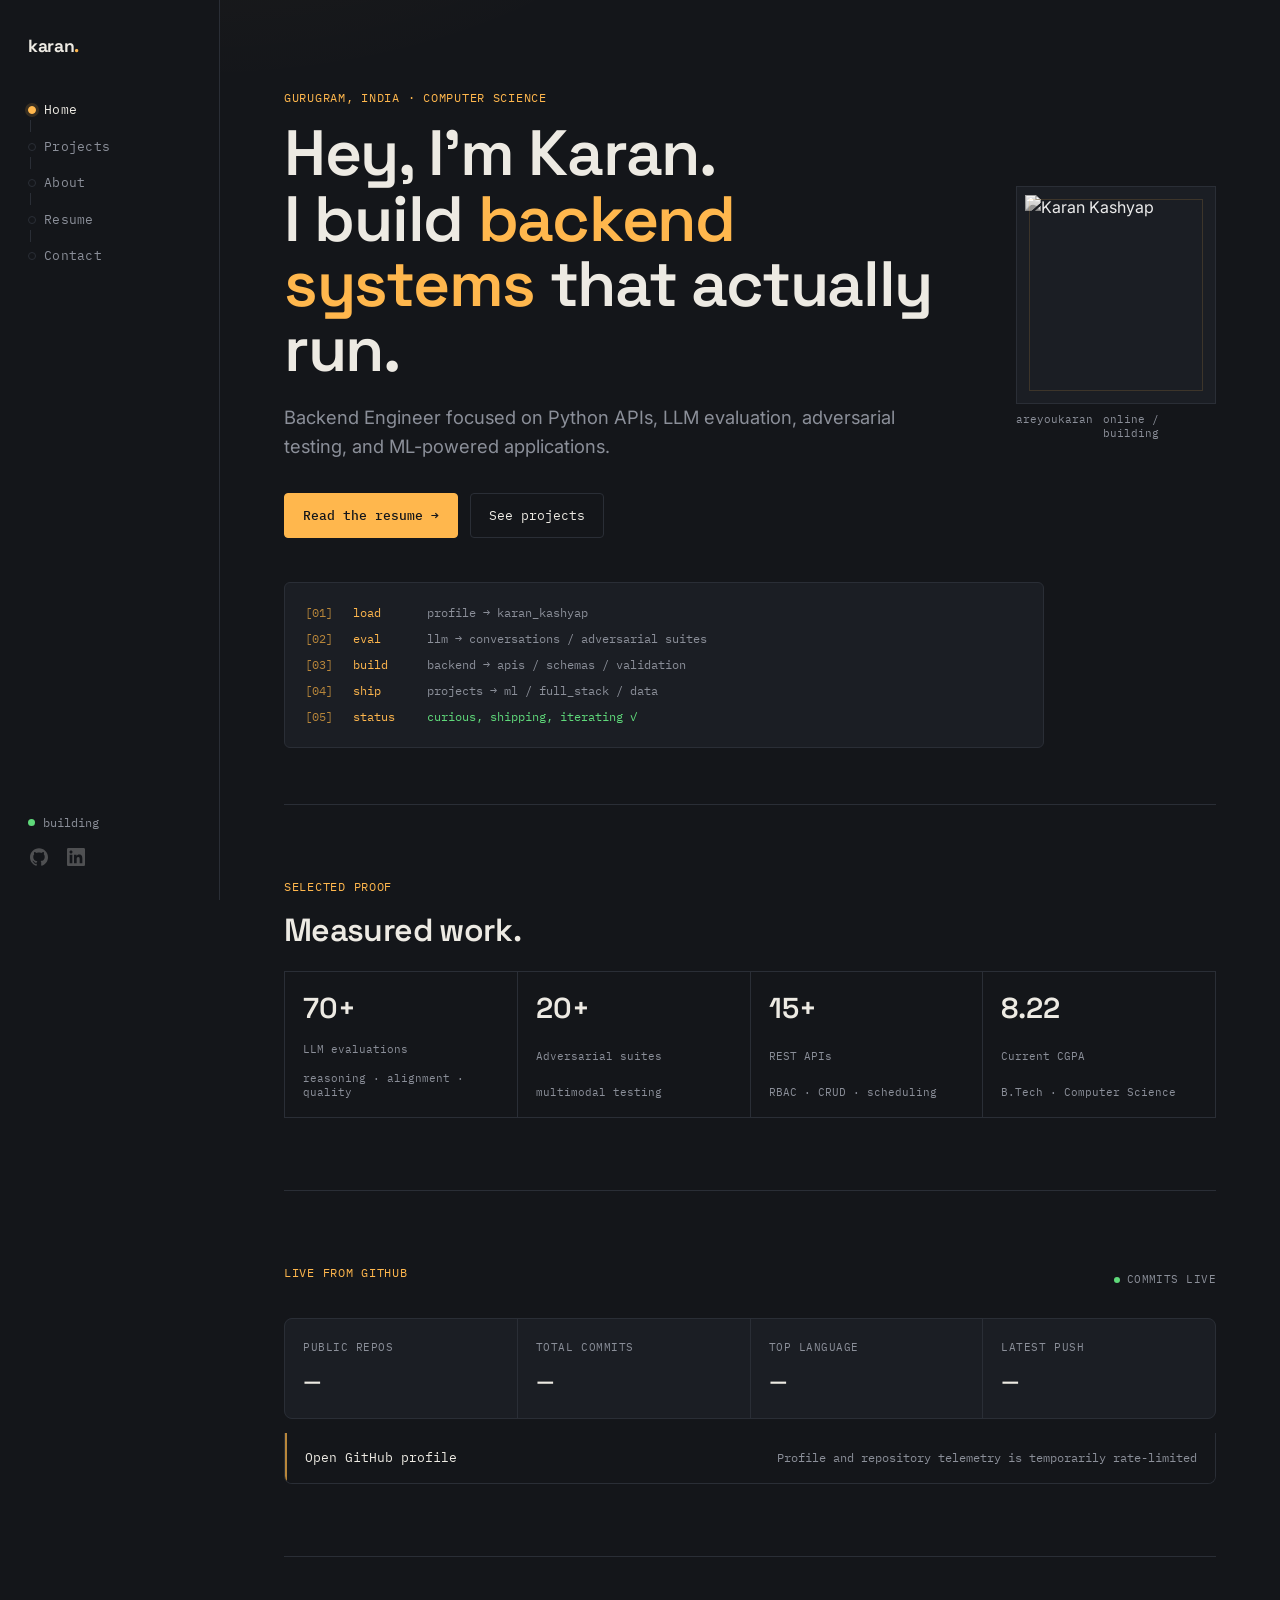
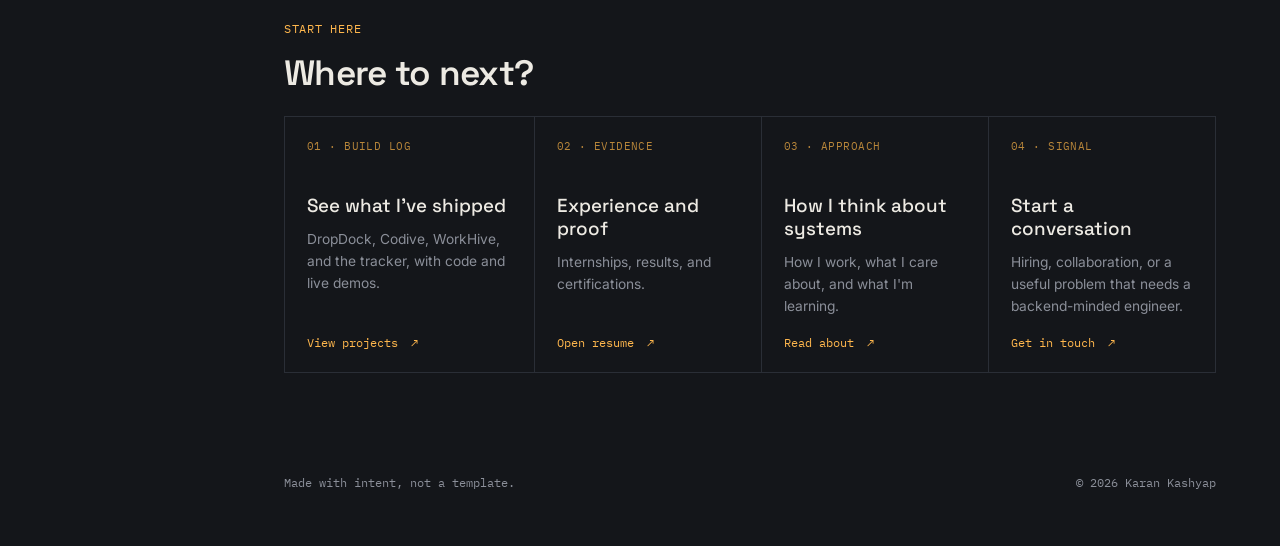
==== commit e0abffd1: "little teaks in portfolio" ====
--- a/index.html
+++ b/index.html
@@ -28,7 +28,7 @@
 <link rel="manifest" href="/site.webmanifest">
 <meta name="theme-color" content="#14161a">
 
-<link rel="stylesheet" href="css/style.css?v=4">
+<link rel="stylesheet" href="css/style.css?v=5">
 <script type="application/ld+json">
 {
   "@context": "https://schema.org",
@@ -61,7 +61,7 @@
   <button class="topbar-toggle" type="button" aria-expanded="false" aria-controls="mobile-menu">Menu</button>
   <div class="topbar-links" id="mobile-menu">
     <a href="index.html" class="active">Home</a>
-    <a href="#projects">Projects</a>
+    <a href="projects.html">Projects</a>
     <a href="about.html" >About</a>
     <a href="resume.html" >Resume</a>
     <a href="contact.html" >Contact</a>
@@ -73,7 +73,7 @@
     <a href="index.html" class="nav-mark">karan<span>.</span></a>
     <ul class="nav-links">
       <li><a href="index.html" class="active">Home</a></li>
-      <li><a href="#projects">Projects</a></li>
+      <li><a href="projects.html">Projects</a></li>
       <li><a href="about.html" >About</a></li>
       <li><a href="resume.html" >Resume</a></li>
       <li><a href="contact.html" >Contact</a></li>
@@ -103,7 +103,7 @@
         <p class="tagline">Backend Engineer focused on Python APIs, LLM evaluation, adversarial testing, and ML-powered applications.</p>
         <div class="btn-row">
           <a href="resume.html" class="btn btn-primary">Read the resume →</a>
-          <a href="#projects" class="btn btn-ghost">See projects</a>
+          <a href="projects.html" class="btn btn-ghost">See projects</a>
         </div>
       </div>
       <div class="hero-avatar">
@@ -138,101 +138,6 @@
     </div>
   </section>
 
-  <section class="section" id="projects">
-    <div class="section-head">
-      <div>
-        <span class="eyebrow">Selected work</span>
-        <h2>Systems over screenshots.</h2>
-      </div>
-    </div>
-    <p class="section-copy" style="max-width: 560px; margin-top: 10px;">A few things I've built and shipped. Pulled straight from GitHub, code included.</p>
-
-    <div class="projects-grid">
-      <article class="project-card">
-        <div class="project-card-top">
-          <h3>Python AI Ecosystem Tracker</h3>
-          <span class="project-card-index">01</span>
-        </div>
-        <p>An automated pipeline that watches the Python and ML ecosystem: PyPI releases, GitHub stars, forks, and issue activity for projects like PyTorch, Transformers, and FastAPI. Runs on a daily GitHub Actions schedule and builds up a historical dataset instead of just showing a snapshot.</p>
-        <div class="project-card-tags">
-          <span class="project-tag">Python</span>
-          <span class="project-tag">GitHub Actions</span>
-          <span class="project-tag">PyPI API</span>
-          <span class="project-tag">Data pipeline</span>
-        </div>
-        <div class="project-card-links">
-          <a class="project-link is-primary" href="https://github.com/areyoukaran/python-ai-ecosystem-tracker" target="_blank" rel="noopener">
-            <span class="gh-glyph"><svg viewBox="0 0 24 24" width="14" height="14"><path d="M12 .297c-6.63 0-12 5.373-12 12 0 5.303 3.438 9.8 8.205 11.385.6.113.82-.258.82-.577 0-.285-.01-1.04-.015-2.04-3.338.724-4.042-1.61-4.042-1.61-.546-1.385-1.333-1.755-1.333-1.755-1.089-.744.084-.729.084-.729 1.205.084 1.84 1.236 1.84 1.236 1.07 1.835 2.807 1.305 3.492.998.108-.776.417-1.305.76-1.605-2.665-.303-5.466-1.334-5.466-5.93 0-1.31.465-2.38 1.235-3.22-.135-.303-.54-1.523.105-3.176 0 0 1.005-.322 3.3 1.23.96-.267 1.98-.399 3-.405 1.02.006 2.04.138 3 .405 2.28-1.552 3.285-1.23 3.285-1.23.645 1.653.24 2.873.12 3.176.765.84 1.23 1.91 1.23 3.22 0 4.61-2.805 5.625-5.475 5.92.42.36.81 1.096.81 2.22 0 1.606-.015 2.896-.015 3.286 0 .315.21.69.825.57C20.565 22.092 24 17.592 24 12.297c0-6.627-5.373-12-12-12"/></svg></span>
-            View code
-          </a>
-        </div>
-      </article>
-
-      <article class="project-card">
-        <div class="project-card-top">
-          <h3>HRMS Lite</h3>
-          <span class="project-card-index">02</span>
-        </div>
-        <p>A lightweight HR management system for tracking employees and daily attendance. Admin dashboard, employee directory, and a present/absent tracker, backed by a Flask REST API with a clean enterprise-style front end.</p>
-        <div class="project-card-tags">
-          <span class="project-tag">Flask</span>
-          <span class="project-tag">SQLAlchemy</span>
-          <span class="project-tag">SQLite</span>
-          <span class="project-tag">REST API</span>
-        </div>
-        <div class="project-card-links">
-          <a class="project-link is-primary" href="https://github.com/areyoukaran/hrms-lite" target="_blank" rel="noopener">
-            <span class="gh-glyph"><svg viewBox="0 0 24 24" width="14" height="14"><path d="M12 .297c-6.63 0-12 5.373-12 12 0 5.303 3.438 9.8 8.205 11.385.6.113.82-.258.82-.577 0-.285-.01-1.04-.015-2.04-3.338.724-4.042-1.61-4.042-1.61-.546-1.385-1.333-1.755-1.333-1.755-1.089-.744.084-.729.084-.729 1.205.084 1.84 1.236 1.84 1.236 1.07 1.835 2.807 1.305 3.492.998.108-.776.417-1.305.76-1.605-2.665-.303-5.466-1.334-5.466-5.93 0-1.31.465-2.38 1.235-3.22-.135-.303-.54-1.523.105-3.176 0 0 1.005-.322 3.3 1.23.96-.267 1.98-.399 3-.405 1.02.006 2.04.138 3 .405 2.28-1.552 3.285-1.23 3.285-1.23.645 1.653.24 2.873.12 3.176.765.84 1.23 1.91 1.23 3.22 0 4.61-2.805 5.625-5.475 5.92.42.36.81 1.096.81 2.22 0 1.606-.015 2.896-.015 3.286 0 .315.21.69.825.57C20.565 22.092 24 17.592 24 12.297c0-6.627-5.373-12-12-12"/></svg></span>
-            View code
-          </a>
-        </div>
-      </article>
-
-      <article class="project-card">
-        <div class="project-card-top">
-          <h3>Music Recommendation System</h3>
-          <span class="project-card-index">03</span>
-        </div>
-        <p>Content-based recommender trained on a 1M+ song dataset. Engineered audio metadata features, built similarity scoring with scikit-learn, and wrapped it in a Streamlit app for real-time recommendations.</p>
-        <div class="project-card-tags">
-          <span class="project-tag">Python</span>
-          <span class="project-tag">scikit-learn</span>
-          <span class="project-tag">TensorFlow</span>
-          <span class="project-tag">Streamlit</span>
-        </div>
-        <div class="project-card-links">
-          <a class="project-link is-primary" href="https://github.com/areyoukaran/music-recommendation-system" target="_blank" rel="noopener">
-            <span class="gh-glyph"><svg viewBox="0 0 24 24" width="14" height="14"><path d="M12 .297c-6.63 0-12 5.373-12 12 0 5.303 3.438 9.8 8.205 11.385.6.113.82-.258.82-.577 0-.285-.01-1.04-.015-2.04-3.338.724-4.042-1.61-4.042-1.61-.546-1.385-1.333-1.755-1.333-1.755-1.089-.744.084-.729.084-.729 1.205.084 1.84 1.236 1.84 1.236 1.07 1.835 2.807 1.305 3.492.998.108-.776.417-1.305.76-1.605-2.665-.303-5.466-1.334-5.466-5.93 0-1.31.465-2.38 1.235-3.22-.135-.303-.54-1.523.105-3.176 0 0 1.005-.322 3.3 1.23.96-.267 1.98-.399 3-.405 1.02.006 2.04.138 3 .405 2.28-1.552 3.285-1.23 3.285-1.23.645 1.653.24 2.873.12 3.176.765.84 1.23 1.91 1.23 3.22 0 4.61-2.805 5.625-5.475 5.92.42.36.81 1.096.81 2.22 0 1.606-.015 2.896-.015 3.286 0 .315.21.69.825.57C20.565 22.092 24 17.592 24 12.297c0-6.627-5.373-12-12-12"/></svg></span>
-            View code
-          </a>
-        </div>
-      </article>
-
-      <article class="project-card">
-        <div class="project-card-top">
-          <h3>Face Recognition Attendance System</h3>
-          <span class="project-card-index">04</span>
-        </div>
-        <p>Marks attendance automatically by recognizing faces through a live webcam feed, using OpenCV's Haar cascade classifier behind a simple Flask front end.</p>
-        <div class="project-card-tags">
-          <span class="project-tag">Python</span>
-          <span class="project-tag">OpenCV</span>
-          <span class="project-tag">Flask</span>
-        </div>
-        <div class="project-card-links">
-          <a class="project-link is-primary" href="https://github.com/areyoukaran/face-recognition-based-attendance-system" target="_blank" rel="noopener">
-            <span class="gh-glyph"><svg viewBox="0 0 24 24" width="14" height="14"><path d="M12 .297c-6.63 0-12 5.373-12 12 0 5.303 3.438 9.8 8.205 11.385.6.113.82-.258.82-.577 0-.285-.01-1.04-.015-2.04-3.338.724-4.042-1.61-4.042-1.61-.546-1.385-1.333-1.755-1.333-1.755-1.089-.744.084-.729.084-.729 1.205.084 1.84 1.236 1.84 1.236 1.07 1.835 2.807 1.305 3.492.998.108-.776.417-1.305.76-1.605-2.665-.303-5.466-1.334-5.466-5.93 0-1.31.465-2.38 1.235-3.22-.135-.303-.54-1.523.105-3.176 0 0 1.005-.322 3.3 1.23.96-.267 1.98-.399 3-.405 1.02.006 2.04.138 3 .405 2.28-1.552 3.285-1.23 3.285-1.23.645 1.653.24 2.873.12 3.176.765.84 1.23 1.91 1.23 3.22 0 4.61-2.805 5.625-5.475 5.92.42.36.81 1.096.81 2.22 0 1.606-.015 2.896-.015 3.286 0 .315.21.69.825.57C20.565 22.092 24 17.592 24 12.297c0-6.627-5.373-12-12-12"/></svg></span>
-            View code
-          </a>
-        </div>
-      </article>
-    </div>
-
-    <div class="projects-more">
-      <a class="btn btn-ghost" href="https://github.com/areyoukaran" target="_blank" rel="noopener">More on GitHub ↗</a>
-    </div>
-  </section>
-
   <section class="section" id="git-pulse">
     <div class="section-head">
       <span class="eyebrow">Live from GitHub</span>
@@ -257,20 +162,26 @@
       </div>
     </div>
     <div class="path-grid">
-      <a class="path-card path-card-featured" href="resume.html">
-        <span class="path-code">01 · evidence</span>
-        <strong>Experience, projects, and proof</strong>
-        <p>Internships, results, certifications, and the things I've built.</p>
+      <a class="path-card path-card-featured" href="projects.html">
+        <span class="path-code">01 · build log</span>
+        <strong>See what I've shipped</strong>
+        <p>DropDock, Codive, WorkHive, and the tracker, with code and live demos.</p>
+        <span class="path-link">View projects <b>↗</b></span>
+      </a>
+      <a class="path-card" href="resume.html">
+        <span class="path-code">02 · evidence</span>
+        <strong>Experience and proof</strong>
+        <p>Internships, results, and certifications.</p>
         <span class="path-link">Open resume <b>↗</b></span>
       </a>
       <a class="path-card" href="about.html">
-        <span class="path-code">02 · approach</span>
+        <span class="path-code">03 · approach</span>
         <strong>How I think about systems</strong>
         <p>How I work, what I care about, and what I'm learning.</p>
         <span class="path-link">Read about <b>↗</b></span>
       </a>
       <a class="path-card" href="contact.html">
-        <span class="path-code">03 · signal</span>
+        <span class="path-code">04 · signal</span>
         <strong>Start a conversation</strong>
         <p>Hiring, collaboration, or a useful problem that needs a backend-minded engineer.</p>
         <span class="path-link">Get in touch <b>↗</b></span>
@@ -284,6 +195,6 @@
     <span>© 2026 Karan Kashyap</span>
   </footer>
 </main>
-<script src="js/script.js?v=4"></script>
+<script src="js/script.js?v=3"></script>
 </body>
 </html>
--- a/css/style.css
+++ b/css/style.css
@@ -692,6 +692,18 @@
 .project-link:not(.is-primary) svg { fill: var(--text-dim); }
 .project-link:not(.is-primary):hover svg { fill: var(--accent); }
 
+.project-card-featured {
+  grid-column: 1 / -1;
+  border-color: var(--accent-dim);
+  background: linear-gradient(160deg, #1f2229, var(--bg-raised) 60%);
+}
+
+.project-card-featured::before { opacity: 1; }
+
+.project-card-featured .project-card-top h3 { font-size: 1.2rem; }
+
+.project-card-featured p { max-width: 760px; font-size: .9rem; }
+
 .projects-more {
   margin-top: 22px;
   display: flex;
@@ -720,7 +732,7 @@
 
 .path-grid {
   display: grid;
-  grid-template-columns: 1.2fr 1fr 1fr;
+  grid-template-columns: 1.1fr 1fr 1fr 1fr;
   gap: 1px;
   background: var(--line);
   border: 1px solid var(--line);
@@ -1227,7 +1239,7 @@
 
   .signal-grid { grid-template-columns: repeat(2, minmax(0, 1fr)); }
 
-  .path-grid { grid-template-columns: 1fr; }
+  .path-grid { grid-template-columns: 1fr 1fr; }
 
   .path-card { min-height: 190px; }
 
@@ -1254,6 +1266,8 @@
   .topbar-links a { white-space: normal; }
 
   .main { padding: 0 18px; }
+
+  .path-grid { grid-template-columns: 1fr; }
 
   .section { padding: 56px 0; }
 
